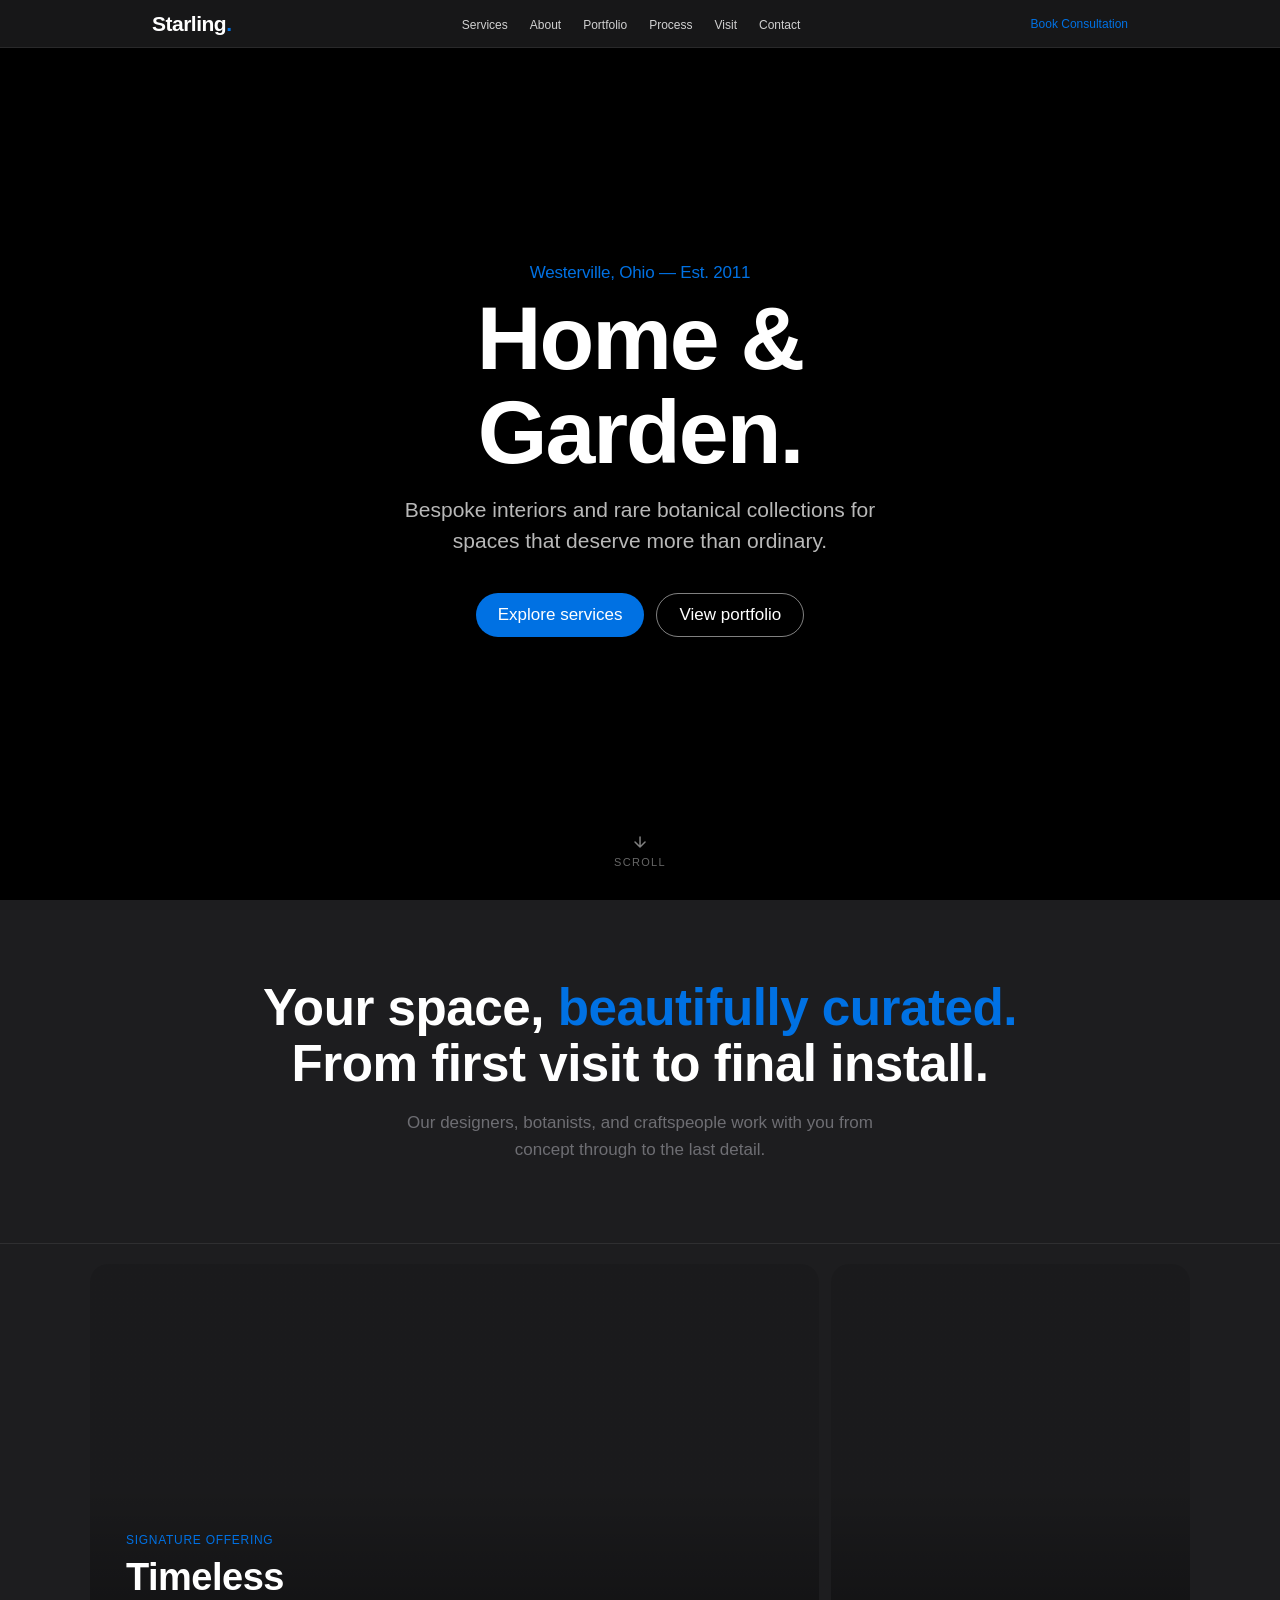
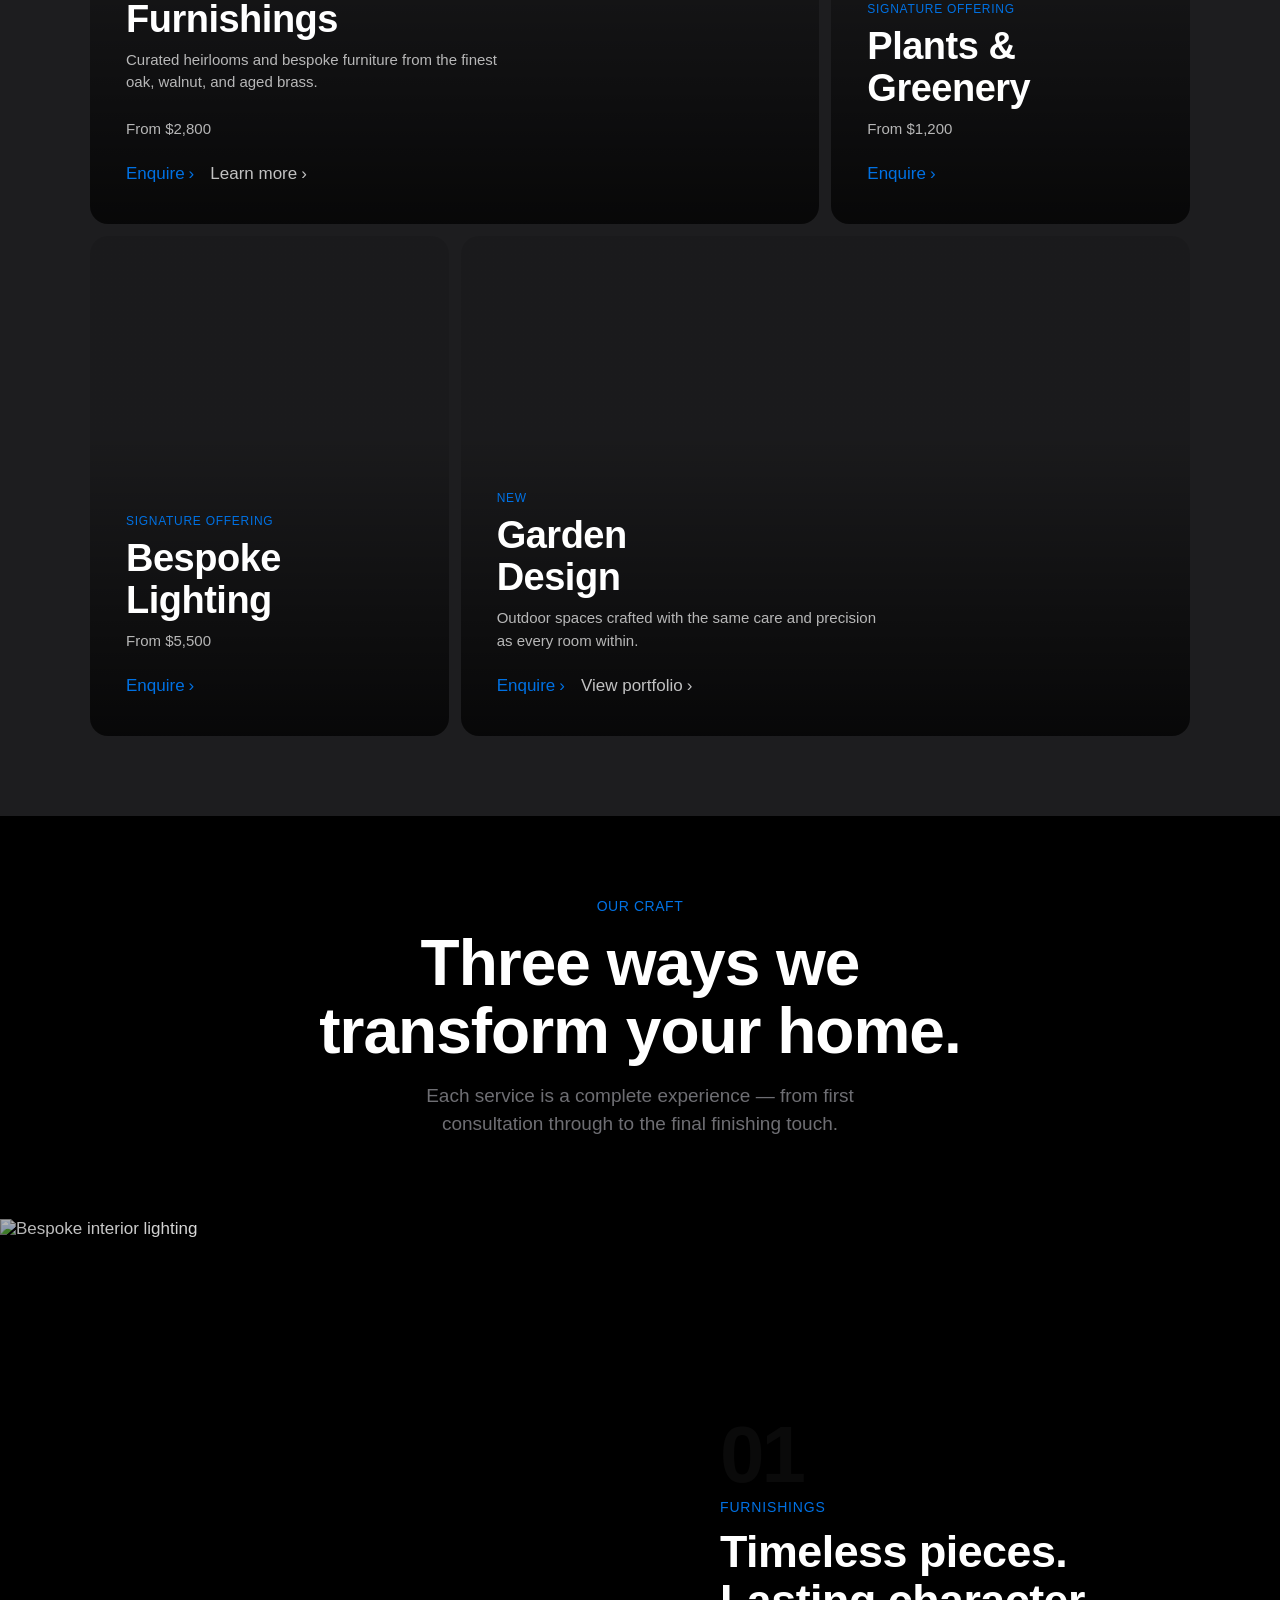
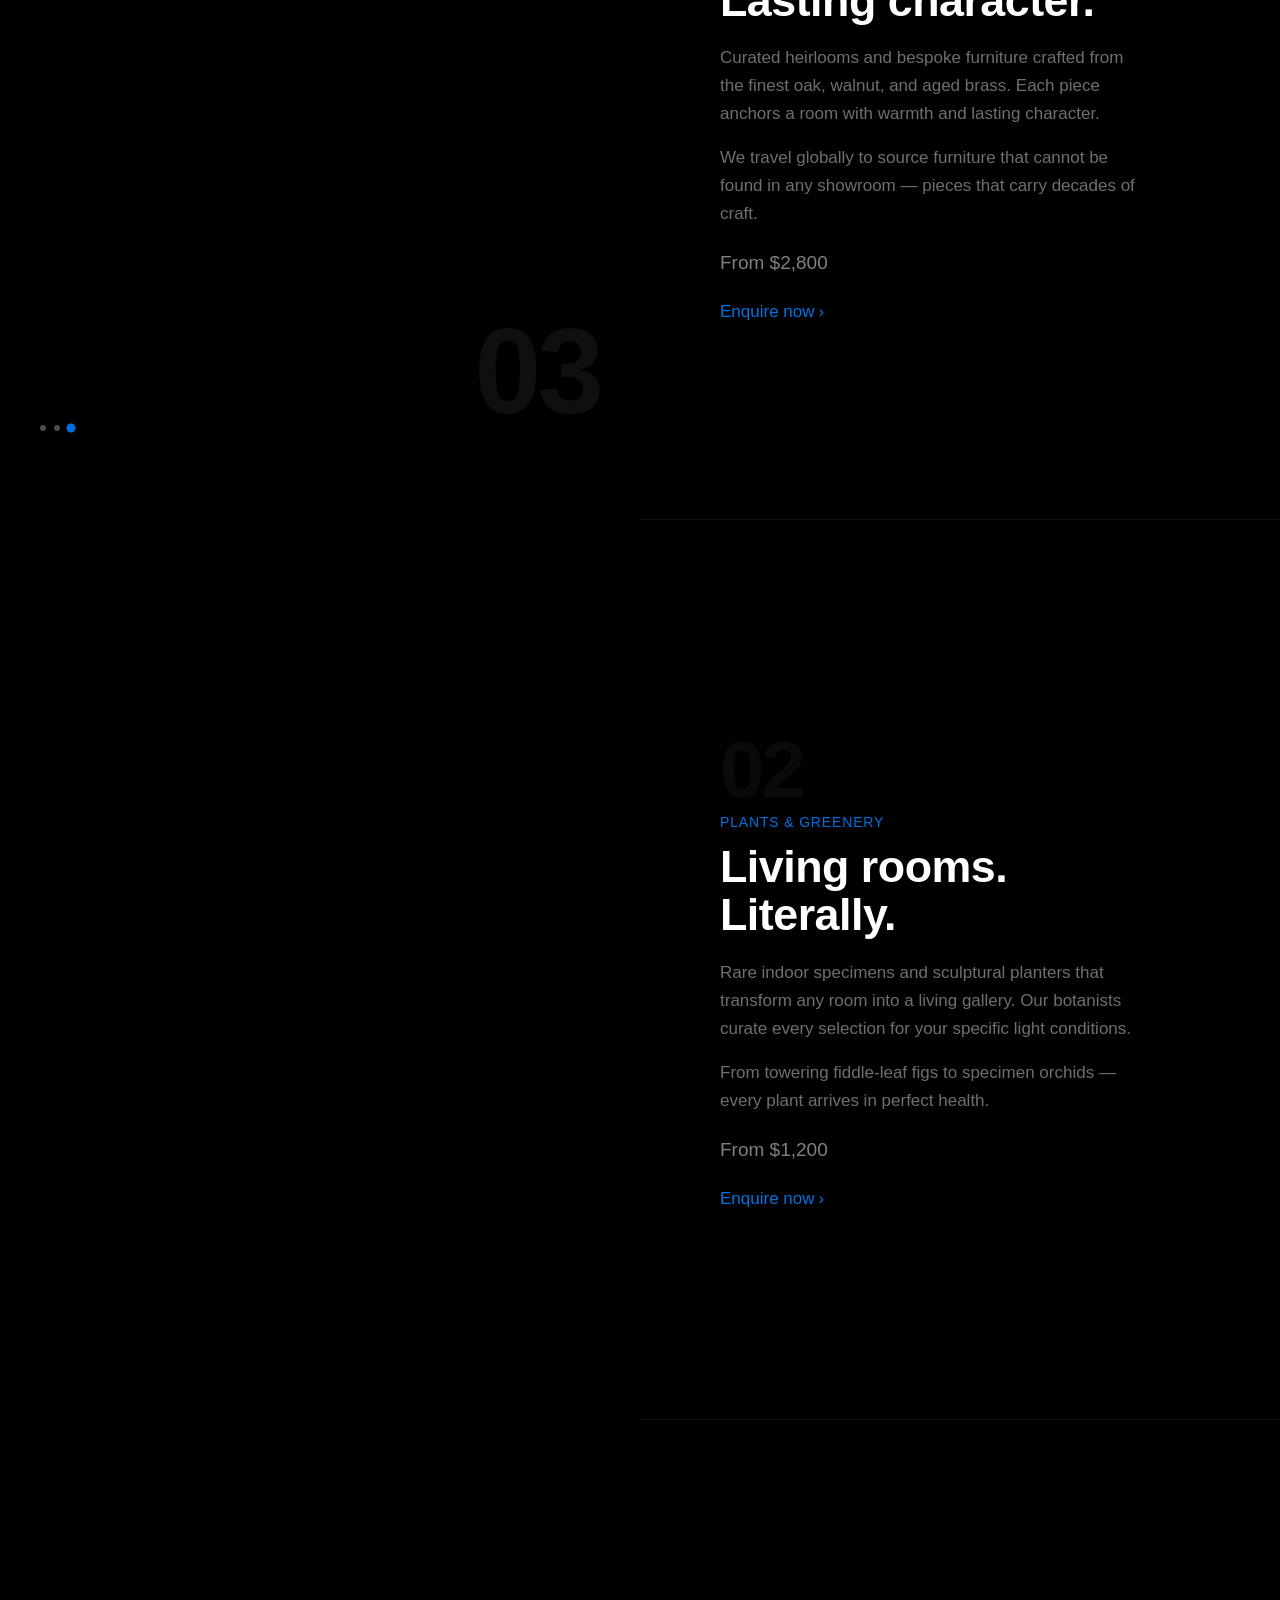
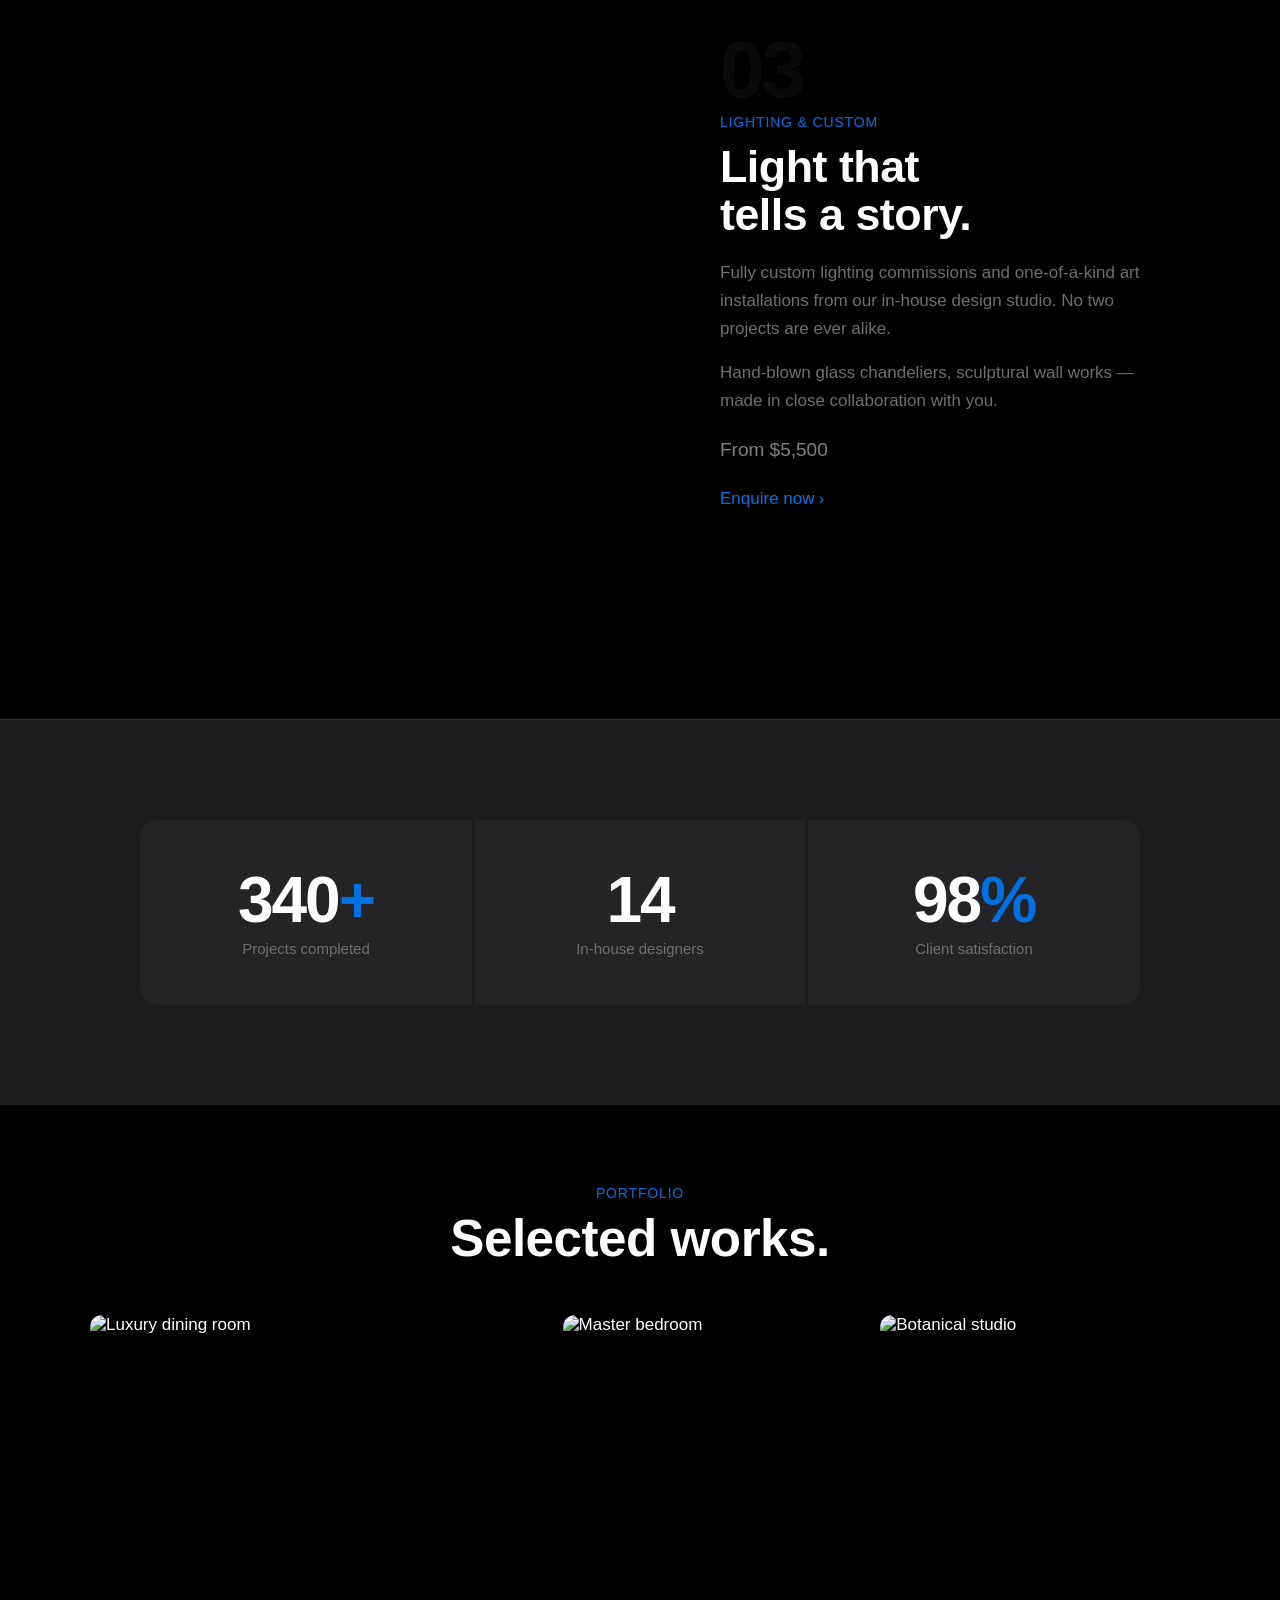
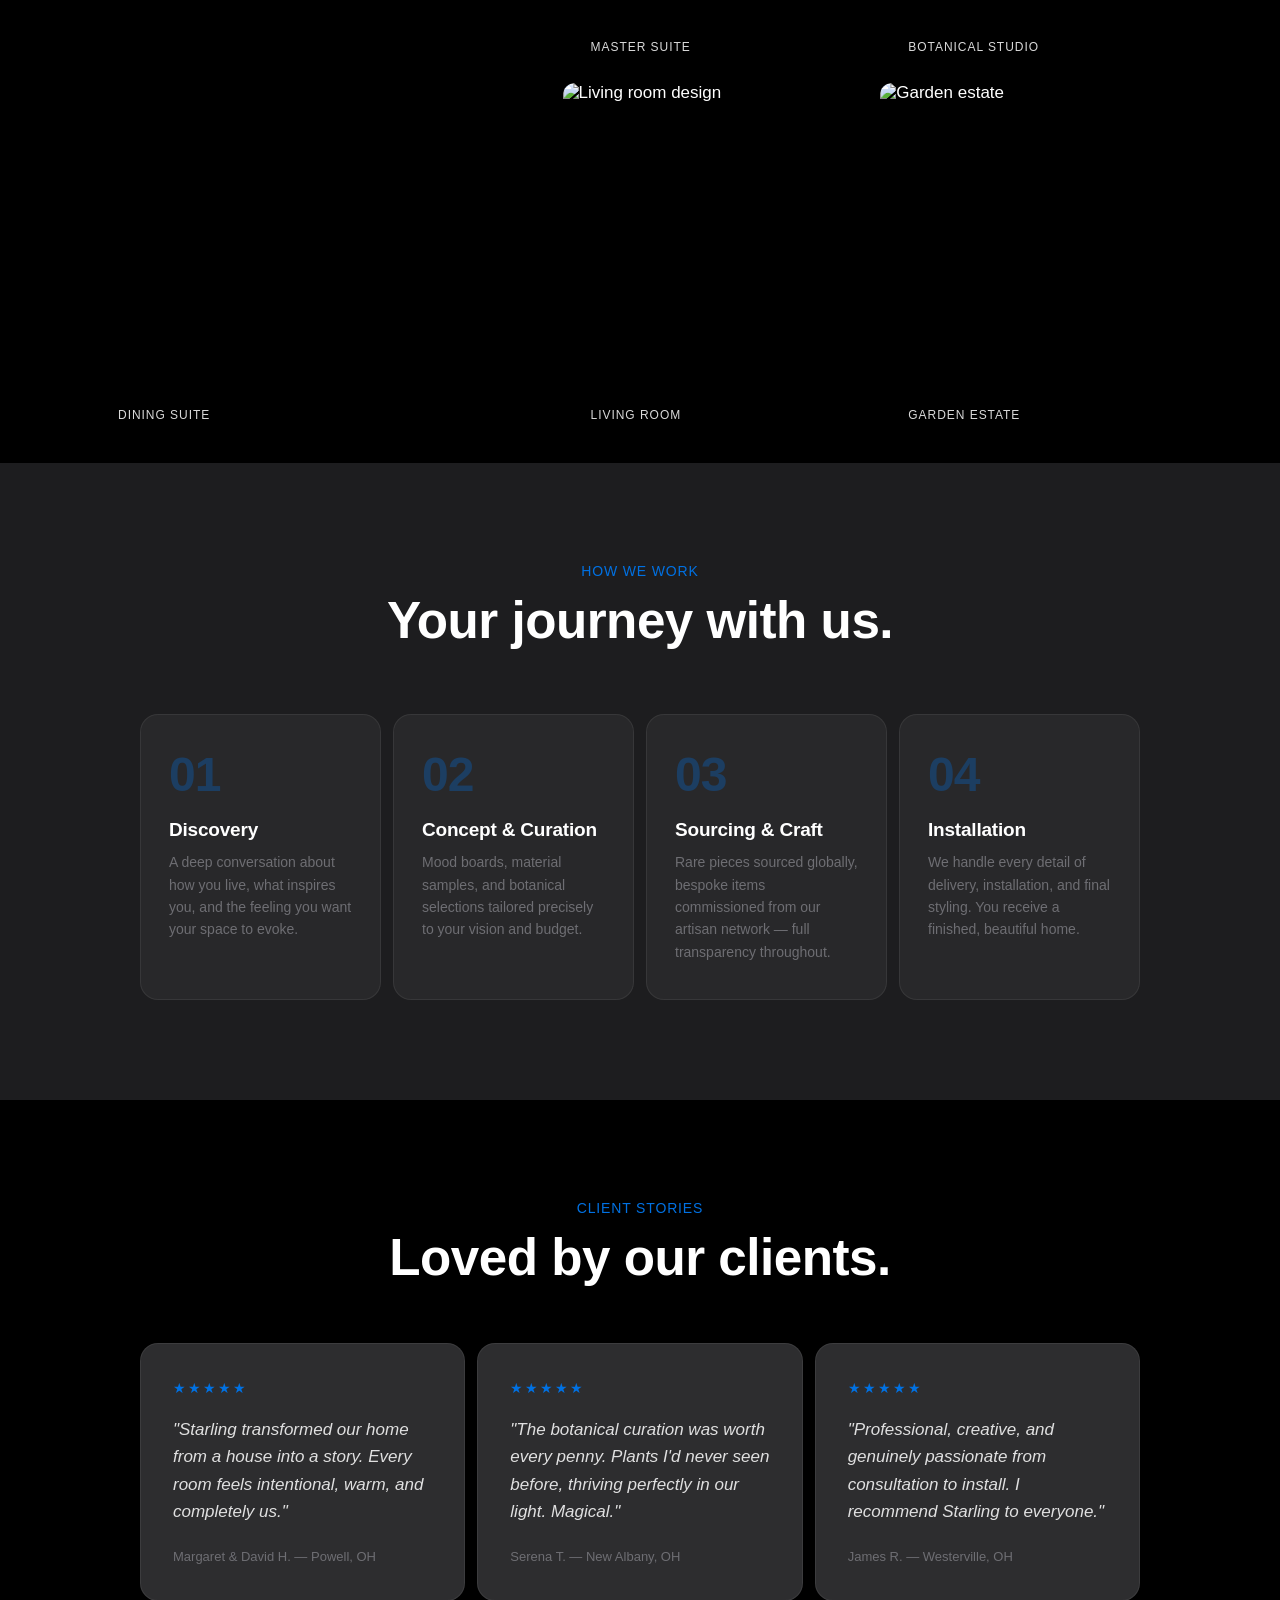
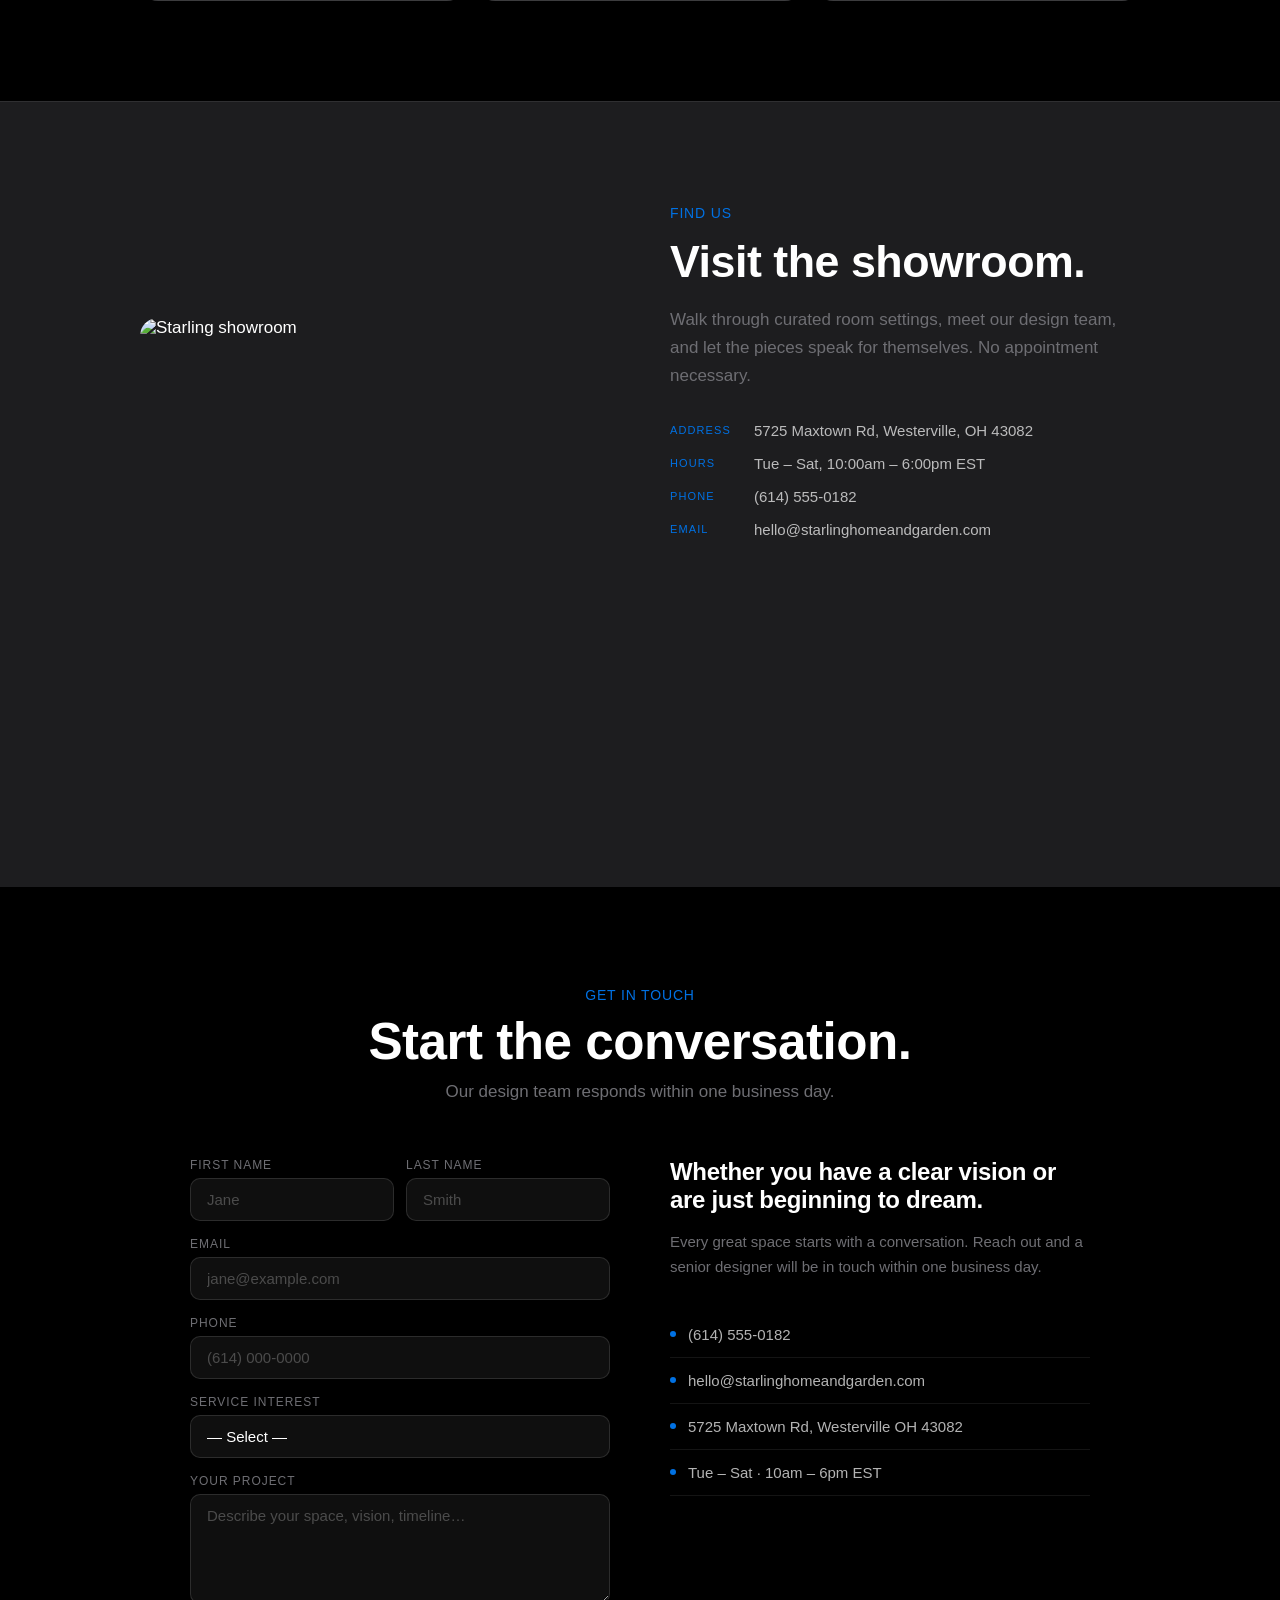
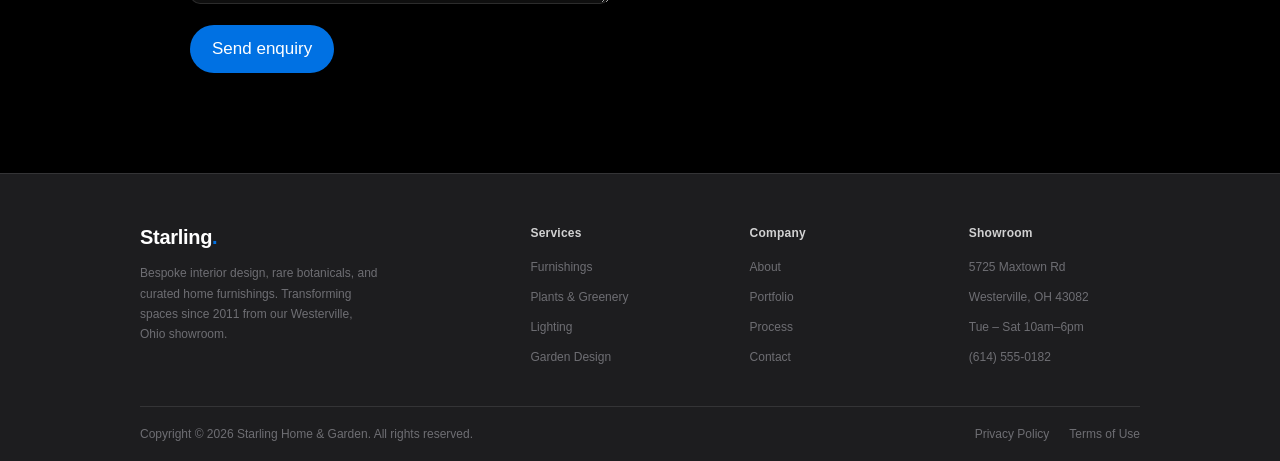
==== index.html @ fa821b76 "index.htm" ====
<!DOCTYPE html>
<html lang="en">
<head>
  <meta charset="UTF-8" />
  <meta name="viewport" content="width=device-width, initial-scale=1.0" />
  <title>Starling Home & Garden</title>
  <style>
    /* ─── RESET ─── */
    *, *::before, *::after { box-sizing: border-box; margin: 0; padding: 0; }
    img { display: block; }

    :root {
      --black:   #000000;
      --white:   #ffffff;
      --bg:      #f5f5f7;
      --mid:     #6e6e73;
      --light:   #d2d2d7;
      --blue:    #0071e3;
      --blue-h:  #0077ed;
      --dark-bg: #1d1d1f;
      --dark2:   #2d2d2f;
    }

    html { scroll-behavior: smooth; font-size: 17px; }

    body {
      font-family: -apple-system, BlinkMacSystemFont, "SF Pro Display",
                   "SF Pro Text", "Helvetica Neue", Arial, sans-serif;
      background: var(--black);
      color: var(--white);
      overflow-x: hidden;
      -webkit-font-smoothing: antialiased;
    }

    /* ─── PROGRESS ─── */
    #prog { position: fixed; top: 0; left: 0; height: 2px; width: 0%; background: var(--blue); z-index: 9999; transition: width .1s linear; }

    /* ══════════════════════════
       NAV — Apple sticky blur
       ══════════════════════════ */
    nav {
      position: fixed; top: 0; left: 0; right: 0; z-index: 1000;
      height: 48px;
      display: flex; align-items: center; justify-content: center;
      background: rgba(29,29,31,.8);
      backdrop-filter: saturate(180%) blur(20px);
      -webkit-backdrop-filter: saturate(180%) blur(20px);
      border-bottom: 1px solid rgba(255,255,255,.08);
    }
    .nav-inner {
      width: 100%; max-width: 1024px;
      padding: 0 24px;
      display: flex; align-items: center; justify-content: space-between;
    }
    .nav-logo {
      font-size: 21px; font-weight: 600;
      letter-spacing: -.5px;
      color: var(--white);
      text-decoration: none;
    }
    .nav-logo span { color: var(--blue); }
    .nav-links {
      display: flex; gap: 0; list-style: none;
    }
    .nav-links a {
      font-size: 12px; font-weight: 400;
      color: rgba(255,255,255,.8);
      text-decoration: none;
      padding: 0 11px;
      letter-spacing: 0;
      transition: color .2s;
    }
    .nav-links a:hover { color: #fff; }
    .nav-cta {
      font-size: 12px; font-weight: 400;
      color: var(--blue);
      text-decoration: none;
      transition: color .2s;
    }
    .nav-cta:hover { color: var(--blue-h); text-decoration: underline; }
    .nav-toggle { display: none; cursor: pointer; color: rgba(255,255,255,.8); font-size: 18px; }

    /* ══════════════════════════
       HERO — dark cinematic
       ══════════════════════════ */
    .hero {
      position: relative;
      height: 100vh; min-height: 680px;
      display: flex; flex-direction: column;
      align-items: center; justify-content: center;
      text-align: center;
      overflow: hidden;
      background: #000;
    }
    .hero-bg {
      position: absolute; inset: 0;
      background-image: url('https://images.unsplash.com/photo-1618221195710-dd6b41faaea6?w=1800&auto=format&fit=crop&q=80');
      background-size: cover; background-position: center;
      opacity: .45;
      transform: scale(1.05);
      will-change: transform;
    }
    .hero-grad {
      position: absolute; inset: 0;
      background: linear-gradient(to bottom,
        rgba(0,0,0,.1) 0%,
        rgba(0,0,0,.3) 60%,
        rgba(0,0,0,.9) 100%);
    }
    .hero-content { position: relative; z-index: 2; padding: 0 24px; }
    .hero-eyebrow {
      font-size: 17px; font-weight: 400;
      color: var(--blue);
      letter-spacing: -.2px;
      margin-bottom: 8px;
      opacity: 0; transform: translateY(20px);
      animation: fadeUp .8s .2s forwards;
    }
    .hero-title {
      font-size: clamp(48px, 7vw, 96px);
      font-weight: 700;
      line-height: 1.05;
      letter-spacing: -2px;
      color: #fff;
      margin-bottom: 16px;
      opacity: 0; transform: translateY(20px);
      animation: fadeUp .8s .35s forwards;
    }
    .hero-sub {
      font-size: clamp(17px, 2vw, 21px);
      font-weight: 400;
      color: rgba(255,255,255,.72);
      max-width: 500px; margin: 0 auto 36px;
      line-height: 1.47;
      opacity: 0; transform: translateY(20px);
      animation: fadeUp .8s .5s forwards;
    }
    .hero-btns {
      display: flex; gap: 12px; justify-content: center; flex-wrap: wrap;
      opacity: 0; transform: translateY(20px);
      animation: fadeUp .8s .65s forwards;
    }
    .btn-apple-blue {
      display: inline-block;
      padding: 12px 22px;
      background: var(--blue);
      color: #fff; font-size: 17px; font-weight: 400;
      text-decoration: none; border-radius: 980px;
      transition: background .2s;
    }
    .btn-apple-blue:hover { background: var(--blue-h); }
    .btn-apple-ghost {
      display: inline-block;
      padding: 11px 22px;
      background: transparent;
      border: 1px solid rgba(255,255,255,.5);
      color: #fff; font-size: 17px; font-weight: 400;
      text-decoration: none; border-radius: 980px;
      transition: border-color .2s;
    }
    .btn-apple-ghost:hover { border-color: #fff; }

    /* scroll cue */
    .scroll-cue {
      position: absolute; bottom: 32px; left: 50%;
      transform: translateX(-50%);
      z-index: 2; display: flex; flex-direction: column; align-items: center; gap: 6px;
      color: rgba(255,255,255,.4); font-size: 11px; letter-spacing: .12em; text-transform: uppercase;
      animation: bounce 2s 2s infinite;
    }
    .scroll-cue svg { opacity: .5; }
    @keyframes bounce { 0%,100%{transform:translateX(-50%) translateY(0)} 50%{transform:translateX(-50%) translateY(6px)} }
    @keyframes fadeUp { to { opacity:1; transform:translateY(0); } }

    /* ══════════════════════════
       TAGLINE BAND
       ══════════════════════════ */
    .tagline-band {
      background: var(--dark-bg);
      padding: 80px 24px;
      text-align: center;
      border-bottom: 1px solid rgba(255,255,255,.08);
    }
    .tagline-band h2 {
      font-size: clamp(28px, 4vw, 52px);
      font-weight: 600;
      letter-spacing: -.5px;
      line-height: 1.1;
      max-width: 780px; margin: 0 auto 16px;
    }
    .tagline-band h2 span { color: var(--blue); }
    .tagline-band p {
      font-size: 17px; color: var(--mid);
      max-width: 520px; margin: 0 auto;
      line-height: 1.6;
    }

    /* ══════════════════════════
       PRODUCT CARDS (Apple grid)
       ══════════════════════════ */
    .products {
      background: var(--dark-bg);
      padding: 20px 20px 80px;
    }
    .products-grid {
      max-width: 1100px; margin: 0 auto;
      display: grid;
      grid-template-columns: repeat(3, 1fr);
      gap: 12px;
    }

    /* big card spans 2 cols */
    .p-card {
      border-radius: 18px;
      overflow: hidden;
      position: relative;
      min-height: 500px;
      display: flex; flex-direction: column; justify-content: flex-end;
      padding: 40px 36px;
      cursor: pointer;
    }
    .p-card:nth-child(1) { grid-column: 1 / 3; min-height: 560px; }
    .p-card:nth-child(4) { grid-column: 2 / 4; min-height: 460px; }

    .p-card-bg {
      position: absolute; inset: 0;
      background-size: cover; background-position: center;
      transition: transform .7s ease;
    }
    .p-card:hover .p-card-bg { transform: scale(1.04); }

    .p-card-overlay {
      position: absolute; inset: 0;
      background: linear-gradient(to top, rgba(0,0,0,.75) 0%, rgba(0,0,0,.1) 60%);
    }

    /* light variant */
    .p-card.light .p-card-overlay {
      background: linear-gradient(to top, rgba(0,0,0,.55) 0%, rgba(0,0,0,.05) 60%);
    }

    .p-card-content { position: relative; z-index: 2; }
    .p-card-tag {
      display: inline-block;
      font-size: 12px; letter-spacing: .06em; text-transform: uppercase;
      color: var(--blue);
      margin-bottom: 10px;
    }
    .p-card h3 {
      font-size: clamp(24px, 3vw, 38px);
      font-weight: 600; letter-spacing: -.5px; line-height: 1.1;
      color: #fff; margin-bottom: 8px;
    }
    .p-card p {
      font-size: 15px; color: rgba(255,255,255,.7);
      max-width: 380px; line-height: 1.5; margin-bottom: 24px;
    }
    .p-card-price {
      font-size: 15px; color: rgba(255,255,255,.55);
      margin-bottom: 20px;
    }
    .p-card-links { display: flex; gap: 16px; align-items: center; flex-wrap: wrap; }
    .link-blue {
      font-size: 17px; color: var(--blue);
      text-decoration: none;
      display: inline-flex; align-items: center; gap: 4px;
    }
    .link-blue::after { content: ' ›'; }
    .link-blue:hover { text-decoration: underline; }
    .link-white {
      font-size: 17px; color: rgba(255,255,255,.75);
      text-decoration: none;
      display: inline-flex; align-items: center; gap: 4px;
    }
    .link-white::after { content: ' ›'; }
    .link-white:hover { color: #fff; }

    /* ══════════════════════════
       SCROLLYTELLING (Apple-style sticky)
       ══════════════════════════ */
    .story-wrap {
      background: #000;
      padding: 80px 0 0;
    }
    .story-header {
      text-align: center; padding: 0 24px 80px;
    }
    .story-header .eyebrow { font-size: 14px; color: var(--blue); letter-spacing: .04em; text-transform: uppercase; margin-bottom: 12px; }
    .story-header h2 { font-size: clamp(32px,5vw,64px); font-weight: 700; letter-spacing: -1px; line-height: 1.07; margin-bottom: 16px; }
    .story-header p  { font-size: 19px; color: var(--mid); max-width: 500px; margin: 0 auto; line-height: 1.5; }

    .story {
      display: grid;
      grid-template-columns: 1fr 1fr;
      max-width: 100%;
    }

    /* sticky image */
    .story-visuals {
      position: sticky; top: 48px;
      height: calc(100vh - 48px);
      overflow: hidden;
      align-self: start;
    }
    .story-slide {
      position: absolute; inset: 0;
      opacity: 0; transition: opacity .7s ease;
    }
    .story-slide.active { opacity: 1; }
    .story-slide img {
      width: 100%; height: 100%;
      object-fit: cover; object-position: center;
    }
    .slide-overlay {
      position: absolute; inset: 0;
      background: linear-gradient(to right, rgba(0,0,0,.3) 0%, transparent 60%);
    }
    .slide-num {
      position: absolute; bottom: 40px; right: 40px; z-index: 5;
      font-size: 120px; font-weight: 700; letter-spacing: -4px;
      color: rgba(255,255,255,.06); line-height: 1;
      pointer-events: none;
    }
    .story-dots {
      position: absolute; bottom: 40px; left: 40px; z-index: 10;
      display: flex; gap: 8px;
    }
    .story-dot {
      width: 6px; height: 6px; border-radius: 50%;
      background: rgba(255,255,255,.3);
      transition: background .3s, transform .3s;
    }
    .story-dot.active { background: var(--blue); transform: scale(1.5); }

    /* scrolling text panels */
    .story-panels { padding: 0; }
    .story-panel {
      min-height: 100vh;
      padding: 100px 80px;
      display: flex; flex-direction: column; justify-content: center;
      border-top: 1px solid rgba(255,255,255,.06);
      opacity: .25; transform: translateY(32px);
      transition: opacity .6s ease, transform .6s ease;
    }
    .story-panel.in-view { opacity: 1; transform: translateY(0); }
    .story-panel:first-child { border-top: none; }
    .panel-num {
      font-size: 80px; font-weight: 700;
      color: rgba(255,255,255,.04); letter-spacing: -3px; line-height: 1;
      margin-bottom: 4px;
    }
    .story-panel .eyebrow { font-size: 14px; color: var(--blue); text-transform: uppercase; letter-spacing: .06em; margin-bottom: 12px; }
    .story-panel h3 { font-size: clamp(28px,3.5vw,48px); font-weight: 700; letter-spacing: -.5px; line-height: 1.08; color: #fff; margin-bottom: 20px; }
    .story-panel p  { font-size: 17px; color: var(--mid); line-height: 1.65; margin-bottom: 16px; max-width: 420px; }
    .panel-from { font-size: 19px; color: rgba(255,255,255,.5); margin: 8px 0 28px; }

    /* ══════════════════════════
       STATS — Apple numbers
       ══════════════════════════ */
    .stats {
      background: var(--dark-bg);
      padding: 100px 24px;
      border-top: 1px solid rgba(255,255,255,.08);
    }
    .stats-inner {
      max-width: 1000px; margin: 0 auto;
      display: grid; grid-template-columns: repeat(3,1fr);
      gap: 2px;
    }
    .stat-item {
      text-align: center; padding: 48px 32px;
      background: rgba(255,255,255,.03);
      border-radius: 0;
    }
    .stat-item:first-child { border-radius: 18px 0 0 18px; }
    .stat-item:last-child  { border-radius: 0 18px 18px 0; }
    .stat-num  { font-size: 64px; font-weight: 700; letter-spacing: -2px; color: #fff; line-height: 1; }
    .stat-num span { color: var(--blue); }
    .stat-label { font-size: 15px; color: var(--mid); margin-top: 8px; }

    /* ══════════════════════════
       GALLERY — Apple fullbleed grid
       ══════════════════════════ */
    .gallery { background: #000; padding: 80px 20px 20px; }
    .gallery-header { text-align: center; margin-bottom: 48px; padding: 0 24px; }
    .gallery-header .eyebrow { font-size: 14px; color: var(--blue); text-transform: uppercase; letter-spacing: .06em; margin-bottom: 10px; }
    .gallery-header h2 { font-size: clamp(28px,4vw,52px); font-weight: 700; letter-spacing: -.5px; line-height: 1.1; }

    .gallery-grid {
      max-width: 1100px; margin: 0 auto;
      display: grid;
      grid-template-columns: 1.5fr 1fr 1fr;
      grid-template-rows: 360px 360px;
      gap: 8px;
    }
    .g-cell {
      position: relative; overflow: hidden;
      border-radius: 12px;
    }
    .g-cell:first-child { grid-row: 1 / 3; }
    .g-cell img {
      width: 100%; height: 100%;
      object-fit: cover; object-position: center;
      transition: transform .7s ease;
    }
    .g-cell:hover img { transform: scale(1.05); }
    .g-label {
      position: absolute; bottom: 16px; left: 16px; z-index: 5;
      font-size: 12px; letter-spacing: .08em; text-transform: uppercase;
      color: rgba(255,255,255,.85);
      background: rgba(0,0,0,.5);
      padding: 5px 12px; border-radius: 980px;
      backdrop-filter: blur(8px);
    }

    /* ══════════════════════════
       PROCESS — dark cards
       ══════════════════════════ */
    .process { background: var(--dark-bg); padding: 100px 24px; }
    .process-inner { max-width: 1000px; margin: 0 auto; }
    .process-header { text-align: center; margin-bottom: 64px; }
    .process-header .eyebrow { font-size: 14px; color: var(--blue); text-transform: uppercase; letter-spacing: .06em; margin-bottom: 12px; }
    .process-header h2 { font-size: clamp(28px,4vw,52px); font-weight: 700; letter-spacing: -.5px; }
    .process-grid { display: grid; grid-template-columns: repeat(4,1fr); gap: 12px; }
    .p-step {
      background: rgba(255,255,255,.05);
      border-radius: 18px; padding: 36px 28px;
      border: 1px solid rgba(255,255,255,.07);
      transition: background .3s;
    }
    .p-step:hover { background: rgba(255,255,255,.08); }
    .p-step-num { font-size: 48px; font-weight: 700; color: var(--blue); letter-spacing: -1px; line-height: 1; margin-bottom: 20px; opacity: .3; }
    .p-step h4 { font-size: 19px; font-weight: 600; color: #fff; margin-bottom: 10px; letter-spacing: -.2px; }
    .p-step p  { font-size: 14px; color: var(--mid); line-height: 1.6; }

    /* ══════════════════════════
       TESTIMONIALS
       ══════════════════════════ */
    .testimonials { background: #000; padding: 100px 24px; }
    .test-inner { max-width: 1000px; margin: 0 auto; }
    .test-header { text-align: center; margin-bottom: 56px; }
    .test-header .eyebrow { font-size: 14px; color: var(--blue); text-transform: uppercase; letter-spacing: .06em; margin-bottom: 12px; }
    .test-header h2 { font-size: clamp(28px,4vw,52px); font-weight: 700; letter-spacing: -.5px; }
    .test-grid { display: grid; grid-template-columns: repeat(3,1fr); gap: 12px; }
    .t-card {
      background: var(--dark2);
      border-radius: 18px; padding: 36px 32px;
      border: 1px solid rgba(255,255,255,.07);
    }
    .t-stars { color: var(--blue); font-size: 14px; letter-spacing: 2px; margin-bottom: 20px; }
    .t-card blockquote { font-size: 17px; color: rgba(255,255,255,.85); line-height: 1.6; margin-bottom: 24px; font-style: italic; }
    .t-author { font-size: 13px; color: var(--mid); }

    /* ══════════════════════════
       VISIT — Apple Store style
       ══════════════════════════ */
    .visit { background: var(--dark-bg); padding: 100px 24px; border-top: 1px solid rgba(255,255,255,.08); }
    .visit-inner { max-width: 1000px; margin: 0 auto; display: grid; grid-template-columns: 1fr 1fr; gap: 60px; align-items: center; }
    .visit-img-wrap { border-radius: 18px; overflow: hidden; aspect-ratio: 4/3; }
    .visit-img-wrap img { width: 100%; height: 100%; object-fit: cover; object-position: center; }
    .visit-text .eyebrow { font-size: 14px; color: var(--blue); text-transform: uppercase; letter-spacing: .06em; margin-bottom: 12px; }
    .visit-text h2 { font-size: clamp(28px,3.5vw,48px); font-weight: 700; letter-spacing: -.5px; line-height: 1.1; margin-bottom: 20px; }
    .visit-text p  { font-size: 17px; color: var(--mid); line-height: 1.65; margin-bottom: 32px; }
    .visit-row { display: flex; gap: 12px; align-items: flex-start; margin-bottom: 16px; font-size: 15px; color: rgba(255,255,255,.7); }
    .visit-row .lbl { font-size: 11px; letter-spacing: .1em; text-transform: uppercase; color: var(--blue); min-width: 72px; padding-top: 2px; }
    .visit-map { margin-top: 28px; width: 100%; height: 200px; border: 0; border-radius: 12px; filter: grayscale(20%) invert(90%) hue-rotate(180deg); opacity: .75; }

    /* ══════════════════════════
       CONTACT — dark form
       ══════════════════════════ */
    .contact { background: #000; padding: 100px 24px; }
    .contact-inner { max-width: 900px; margin: 0 auto; }
    .contact-header { text-align: center; margin-bottom: 56px; }
    .contact-header .eyebrow { font-size: 14px; color: var(--blue); text-transform: uppercase; letter-spacing: .06em; margin-bottom: 12px; }
    .contact-header h2 { font-size: clamp(28px,4vw,52px); font-weight: 700; letter-spacing: -.5px; line-height: 1.07; margin-bottom: 12px; }
    .contact-header p  { font-size: 17px; color: var(--mid); }

    .contact-grid { display: grid; grid-template-columns: 1fr 1fr; gap: 60px; }
    .c-form { display: flex; flex-direction: column; gap: 16px; }
    .form-row { display: grid; grid-template-columns: 1fr 1fr; gap: 12px; }
    .c-field label { display: block; font-size: 12px; text-transform: uppercase; letter-spacing: .08em; color: var(--mid); margin-bottom: 6px; }
    .c-field input,
    .c-field textarea,
    .c-field select {
      width: 100%;
      background: rgba(255,255,255,.06);
      border: 1px solid rgba(255,255,255,.12);
      border-radius: 10px;
      padding: 12px 16px;
      font-size: 15px; color: #fff;
      font-family: inherit;
      outline: none;
      transition: border-color .2s, background .2s;
      appearance: none;
    }
    .c-field input::placeholder,
    .c-field textarea::placeholder { color: rgba(255,255,255,.25); }
    .c-field input:focus,
    .c-field textarea:focus,
    .c-field select:focus { border-color: var(--blue); background: rgba(255,255,255,.09); }
    .c-field textarea { min-height: 110px; resize: vertical; }
    .c-field select option { background: #1d1d1f; color: #fff; }
    .c-submit {
      padding: 14px 22px;
      background: var(--blue); color: #fff;
      font-size: 17px; font-family: inherit;
      border: none; border-radius: 980px; cursor: pointer;
      transition: background .2s; align-self: flex-start;
    }
    .c-submit:hover { background: var(--blue-h); }
    .contact-aside h3 { font-size: 24px; font-weight: 600; letter-spacing: -.3px; color: #fff; margin-bottom: 16px; }
    .contact-aside p  { font-size: 15px; color: var(--mid); line-height: 1.65; margin-bottom: 32px; }
    .c-line { display: flex; gap: 12px; align-items: center; padding: 14px 0; border-bottom: 1px solid rgba(255,255,255,.08); font-size: 15px; color: rgba(255,255,255,.7); }
    .c-line .dot { width: 6px; height: 6px; border-radius: 50%; background: var(--blue); flex-shrink: 0; }

    /* ══════════════════════════
       FOOTER — Apple footer
       ══════════════════════════ */
    footer {
      background: var(--dark-bg);
      border-top: 1px solid rgba(255,255,255,.1);
      padding: 0 24px;
    }
    .footer-top {
      max-width: 1000px; margin: 0 auto;
      display: grid; grid-template-columns: 2fr 1fr 1fr 1fr;
      gap: 48px;
      padding: 52px 0 40px;
      border-bottom: 1px solid rgba(255,255,255,.1);
    }
    .f-brand .logo { font-size: 20px; font-weight: 600; color: #fff; margin-bottom: 14px; display: block; letter-spacing: -.3px; }
    .f-brand .logo span { color: var(--blue); }
    .f-brand p { font-size: 12px; color: var(--mid); line-height: 1.7; max-width: 240px; }
    .f-col h5 { font-size: 12px; font-weight: 600; color: rgba(255,255,255,.8); margin-bottom: 16px; letter-spacing: .02em; }
    .f-col ul { list-style: none; display: flex; flex-direction: column; gap: 10px; }
    .f-col ul a { font-size: 12px; color: var(--mid); text-decoration: none; transition: color .2s; }
    .f-col ul a:hover { color: rgba(255,255,255,.85); }
    .footer-bottom {
      max-width: 1000px; margin: 0 auto;
      display: flex; justify-content: space-between; align-items: center;
      padding: 20px 0;
      font-size: 12px; color: var(--mid);
    }
    .footer-bottom a { color: var(--mid); text-decoration: none; }
    .footer-bottom a:hover { color: rgba(255,255,255,.6); }
    .footer-links { display: flex; gap: 20px; }

    /* ══════════════════════════
       RESPONSIVE
       ══════════════════════════ */
    @media (max-width: 960px) {
      .nav-links, .nav-cta { display: none; }
      .nav-toggle { display: block; }
      .nav-inner { position: relative; }
      .products-grid { grid-template-columns: 1fr; }
      .p-card:nth-child(1),
      .p-card:nth-child(4) { grid-column: auto; }
      .story { grid-template-columns: 1fr; }
      .story-visuals { position: relative; top: auto; height: 70vw; max-height: 460px; }
      .story-panel { min-height: auto; padding: 64px 24px; opacity: 1; transform: none; }
      .stats-inner { grid-template-columns: 1fr; }
      .stat-item:first-child { border-radius: 18px 18px 0 0; }
      .stat-item:last-child  { border-radius: 0 0 18px 18px; }
      .gallery-grid { grid-template-columns: 1fr 1fr; grid-template-rows: repeat(3, 260px); }
      .g-cell:first-child { grid-row: auto; }
      .process-grid { grid-template-columns: 1fr 1fr; }
      .test-grid { grid-template-columns: 1fr; }
      .visit-inner { grid-template-columns: 1fr; }
      .contact-grid { grid-template-columns: 1fr; }
      .footer-top { grid-template-columns: 1fr 1fr; }
      .form-row { grid-template-columns: 1fr; }
    }
  </style>
</head>
<body>

<div id="prog"></div>

<!-- ══ NAV ══ -->
<nav id="navbar">
  <div class="nav-inner">
    <a href="#" class="nav-logo">Starling<span>.</span></a>
    <ul class="nav-links">
      <li><a href="#services">Services</a></li>
      <li><a href="#about">About</a></li>
      <li><a href="#gallery">Portfolio</a></li>
      <li><a href="#process">Process</a></li>
      <li><a href="#visit">Visit</a></li>
      <li><a href="#contact">Contact</a></li>
    </ul>
    <a href="#contact" class="nav-cta">Book Consultation</a>
    <div class="nav-toggle" id="menuToggle">☰</div>
  </div>
</nav>

<!-- mobile nav -->
<div id="mobileNav" style="display:none;position:fixed;top:48px;left:0;right:0;z-index:999;background:rgba(0,0,0,.95);backdrop-filter:blur(20px);padding:24px;border-bottom:1px solid rgba(255,255,255,.1);">
  <ul style="list-style:none;display:flex;flex-direction:column;gap:0;">
    <li><a href="#services" style="display:block;padding:14px 0;font-size:17px;color:rgba(255,255,255,.85);text-decoration:none;border-bottom:1px solid rgba(255,255,255,.08);">Services</a></li>
    <li><a href="#about"    style="display:block;padding:14px 0;font-size:17px;color:rgba(255,255,255,.85);text-decoration:none;border-bottom:1px solid rgba(255,255,255,.08);">About</a></li>
    <li><a href="#gallery"  style="display:block;padding:14px 0;font-size:17px;color:rgba(255,255,255,.85);text-decoration:none;border-bottom:1px solid rgba(255,255,255,.08);">Portfolio</a></li>
    <li><a href="#process"  style="display:block;padding:14px 0;font-size:17px;color:rgba(255,255,255,.85);text-decoration:none;border-bottom:1px solid rgba(255,255,255,.08);">Process</a></li>
    <li><a href="#visit"    style="display:block;padding:14px 0;font-size:17px;color:rgba(255,255,255,.85);text-decoration:none;border-bottom:1px solid rgba(255,255,255,.08);">Visit</a></li>
    <li><a href="#contact"  style="display:block;padding:14px 0;font-size:17px;color:var(--blue);text-decoration:none;">Book Consultation</a></li>
  </ul>
</div>


<!-- ══ HERO ══ -->
<section class="hero" id="home">
  <div class="hero-bg" id="heroBg"></div>
  <div class="hero-grad"></div>
  <div class="hero-content">
    <p class="hero-eyebrow">Westerville, Ohio — Est. 2011</p>
    <h1 class="hero-title">Home &<br>Garden.</h1>
    <p class="hero-sub">Bespoke interiors and rare botanical collections for spaces that deserve more than ordinary.</p>
    <div class="hero-btns">
      <a href="#services" class="btn-apple-blue">Explore services</a>
      <a href="#gallery"  class="btn-apple-ghost">View portfolio</a>
    </div>
  </div>
  <div class="scroll-cue">
    <svg width="16" height="16" viewBox="0 0 16 16" fill="none"><path d="M8 3v10M3 8l5 5 5-5" stroke="white" stroke-width="1.5" stroke-linecap="round" stroke-linejoin="round"/></svg>
    Scroll
  </div>
</section>


<!-- ══ TAGLINE ══ -->
<div class="tagline-band">
  <h2>Your space, <span>beautifully curated.</span><br>From first visit to final install.</h2>
  <p>Our designers, botanists, and craftspeople work with you from concept through to the last detail.</p>
</div>


<!-- ══ PRODUCT CARDS ══ -->
<section class="products" id="services">
  <div class="products-grid">

    <div class="p-card">
      <div class="p-card-bg" style="background-image:url('https://images.unsplash.com/photo-1555041469-a586c61ea9bc?w=1200&auto=format&fit=crop&q=80')"></div>
      <div class="p-card-overlay"></div>
      <div class="p-card-content">
        <span class="p-card-tag">Signature Offering</span>
        <h3>Timeless<br>Furnishings</h3>
        <p>Curated heirlooms and bespoke furniture from the finest oak, walnut, and aged brass.</p>
        <p class="p-card-price">From $2,800</p>
        <div class="p-card-links">
          <a href="#contact" class="link-blue">Enquire</a>
          <a href="#services" class="link-white">Learn more</a>
        </div>
      </div>
    </div>

    <div class="p-card">
      <div class="p-card-bg" style="background-image:url('https://images.unsplash.com/photo-1463320898484-cdee8141c787?w=800&auto=format&fit=crop&q=80')"></div>
      <div class="p-card-overlay"></div>
      <div class="p-card-content">
        <span class="p-card-tag">Signature Offering</span>
        <h3>Plants &<br>Greenery</h3>
        <p class="p-card-price">From $1,200</p>
        <div class="p-card-links">
          <a href="#contact" class="link-blue">Enquire</a>
        </div>
      </div>
    </div>

    <div class="p-card">
      <div class="p-card-bg" style="background-image:url('https://images.unsplash.com/photo-1600607687939-ce8a6c25118c?w=800&auto=format&fit=crop&q=80')"></div>
      <div class="p-card-overlay"></div>
      <div class="p-card-content">
        <span class="p-card-tag">Signature Offering</span>
        <h3>Bespoke<br>Lighting</h3>
        <p class="p-card-price">From $5,500</p>
        <div class="p-card-links">
          <a href="#contact" class="link-blue">Enquire</a>
        </div>
      </div>
    </div>

    <div class="p-card">
      <div class="p-card-bg" style="background-image:url('https://images.unsplash.com/photo-1416879595882-3373a0480b5b?w=1200&auto=format&fit=crop&q=80'); background-position: center 30%;"></div>
      <div class="p-card-overlay"></div>
      <div class="p-card-content">
        <span class="p-card-tag">New</span>
        <h3>Garden<br>Design</h3>
        <p>Outdoor spaces crafted with the same care and precision as every room within.</p>
        <div class="p-card-links">
          <a href="#contact" class="link-blue">Enquire</a>
          <a href="#gallery"  class="link-white">View portfolio</a>
        </div>
      </div>
    </div>

  </div>
</section>


<!-- ══ SCROLLYTELLING ══ -->
<div class="story-wrap">
  <div class="story-header" id="about">
    <p class="eyebrow">Our Craft</p>
    <h2>Three ways we<br>transform your home.</h2>
    <p>Each service is a complete experience — from first consultation through to the final finishing touch.</p>
  </div>

  <div class="story">
    <!-- sticky image -->
    <div class="story-visuals">
      <div class="story-slide active" data-slide="0">
        <img src="https://images.unsplash.com/photo-1555041469-a586c61ea9bc?w=1000&auto=format&fit=crop&q=85" alt="Luxury living room furnishings" />
        <div class="slide-overlay"></div>
        <div class="slide-num">01</div>
      </div>
      <div class="story-slide" data-slide="1">
        <img src="https://images.unsplash.com/photo-1463320898484-cdee8141c787?w=1000&auto=format&fit=crop&q=85" alt="Rare indoor botanical plants" />
        <div class="slide-overlay"></div>
        <div class="slide-num">02</div>
      </div>
      <div class="story-slide" data-slide="2">
        <img src="https://images.unsplash.com/photo-1600607687939-ce8a6c25118c?w=1000&auto=format&fit=crop&q=85" alt="Bespoke interior lighting" />
        <div class="slide-overlay"></div>
        <div class="slide-num">03</div>
      </div>
      <div class="story-dots" id="storyDots">
        <div class="story-dot active"></div>
        <div class="story-dot"></div>
        <div class="story-dot"></div>
      </div>
    </div>

    <!-- panels -->
    <div class="story-panels">
      <div class="story-panel" data-panel="0">
        <div class="panel-num">01</div>
        <span class="eyebrow">Furnishings</span>
        <h3>Timeless pieces.<br>Lasting character.</h3>
        <p>Curated heirlooms and bespoke furniture crafted from the finest oak, walnut, and aged brass. Each piece anchors a room with warmth and lasting character.</p>
        <p>We travel globally to source furniture that cannot be found in any showroom — pieces that carry decades of craft.</p>
        <div class="panel-from">From $2,800</div>
        <a href="#contact" class="link-blue">Enquire now</a>
      </div>
      <div class="story-panel" data-panel="1">
        <div class="panel-num">02</div>
        <span class="eyebrow">Plants & Greenery</span>
        <h3>Living rooms.<br>Literally.</h3>
        <p>Rare indoor specimens and sculptural planters that transform any room into a living gallery. Our botanists curate every selection for your specific light conditions.</p>
        <p>From towering fiddle-leaf figs to specimen orchids — every plant arrives in perfect health.</p>
        <div class="panel-from">From $1,200</div>
        <a href="#contact" class="link-blue">Enquire now</a>
      </div>
      <div class="story-panel" data-panel="2">
        <div class="panel-num">03</div>
        <span class="eyebrow">Lighting & Custom</span>
        <h3>Light that<br>tells a story.</h3>
        <p>Fully custom lighting commissions and one-of-a-kind art installations from our in-house design studio. No two projects are ever alike.</p>
        <p>Hand-blown glass chandeliers, sculptural wall works — made in close collaboration with you.</p>
        <div class="panel-from">From $5,500</div>
        <a href="#contact" class="link-blue">Enquire now</a>
      </div>
    </div>
  </div>
</div>


<!-- ══ STATS ══ -->
<section class="stats">
  <div class="stats-inner">
    <div class="stat-item">
      <div class="stat-num">340<span>+</span></div>
      <div class="stat-label">Projects completed</div>
    </div>
    <div class="stat-item">
      <div class="stat-num">14</div>
      <div class="stat-label">In-house designers</div>
    </div>
    <div class="stat-item">
      <div class="stat-num">98<span>%</span></div>
      <div class="stat-label">Client satisfaction</div>
    </div>
  </div>
</section>


<!-- ══ GALLERY ══ -->
<section class="gallery" id="gallery">
  <div class="gallery-header">
    <p class="eyebrow">Portfolio</p>
    <h2>Selected works.</h2>
  </div>
  <div class="gallery-grid">
    <div class="g-cell">
      <img src="https://images.unsplash.com/photo-1616486338812-3dadae4b4ace?w=900&auto=format&fit=crop&q=80" alt="Luxury dining room" />
      <span class="g-label">Dining Suite</span>
    </div>
    <div class="g-cell">
      <img src="https://images.unsplash.com/photo-1600210491892-03d54730d73a?w=700&auto=format&fit=crop&q=80" alt="Master bedroom" />
      <span class="g-label">Master Suite</span>
    </div>
    <div class="g-cell">
      <img src="https://images.unsplash.com/photo-1585315737423-4ceb1a0e1dd0?w=700&auto=format&fit=crop&q=80" alt="Botanical studio" />
      <span class="g-label">Botanical Studio</span>
    </div>
    <div class="g-cell">
      <img src="https://images.unsplash.com/photo-1586023492125-27b2c045efd7?w=700&auto=format&fit=crop&q=80" alt="Living room design" />
      <span class="g-label">Living Room</span>
    </div>
    <div class="g-cell">
      <img src="https://images.unsplash.com/photo-1416879595882-3373a0480b5b?w=700&auto=format&fit=crop&q=80" alt="Garden estate" />
      <span class="g-label">Garden Estate</span>
    </div>
  </div>
</section>


<!-- ══ PROCESS ══ -->
<section class="process" id="process">
  <div class="process-inner">
    <div class="process-header">
      <p class="eyebrow">How we work</p>
      <h2>Your journey with us.</h2>
    </div>
    <div class="process-grid">
      <div class="p-step"><div class="p-step-num">01</div><h4>Discovery</h4><p>A deep conversation about how you live, what inspires you, and the feeling you want your space to evoke.</p></div>
      <div class="p-step"><div class="p-step-num">02</div><h4>Concept & Curation</h4><p>Mood boards, material samples, and botanical selections tailored precisely to your vision and budget.</p></div>
      <div class="p-step"><div class="p-step-num">03</div><h4>Sourcing & Craft</h4><p>Rare pieces sourced globally, bespoke items commissioned from our artisan network — full transparency throughout.</p></div>
      <div class="p-step"><div class="p-step-num">04</div><h4>Installation</h4><p>We handle every detail of delivery, installation, and final styling. You receive a finished, beautiful home.</p></div>
    </div>
  </div>
</section>


<!-- ══ TESTIMONIALS ══ -->
<section class="testimonials">
  <div class="test-inner">
    <div class="test-header">
      <p class="eyebrow">Client stories</p>
      <h2>Loved by our clients.</h2>
    </div>
    <div class="test-grid">
      <div class="t-card">
        <div class="t-stars">★★★★★</div>
        <blockquote>"Starling transformed our home from a house into a story. Every room feels intentional, warm, and completely us."</blockquote>
        <div class="t-author">Margaret &amp; David H. — Powell, OH</div>
      </div>
      <div class="t-card">
        <div class="t-stars">★★★★★</div>
        <blockquote>"The botanical curation was worth every penny. Plants I'd never seen before, thriving perfectly in our light. Magical."</blockquote>
        <div class="t-author">Serena T. — New Albany, OH</div>
      </div>
      <div class="t-card">
        <div class="t-stars">★★★★★</div>
        <blockquote>"Professional, creative, and genuinely passionate from consultation to install. I recommend Starling to everyone."</blockquote>
        <div class="t-author">James R. — Westerville, OH</div>
      </div>
    </div>
  </div>
</section>


<!-- ══ VISIT ══ -->
<section class="visit" id="visit">
  <div class="visit-inner">
    <div class="visit-img-wrap">
      <img src="https://images.unsplash.com/photo-1600121848594-d8644e57abab?w=900&auto=format&fit=crop&q=80" alt="Starling showroom" />
    </div>
    <div class="visit-text">
      <p class="eyebrow">Find us</p>
      <h2>Visit the showroom.</h2>
      <p>Walk through curated room settings, meet our design team, and let the pieces speak for themselves. No appointment necessary.</p>
      <div class="visit-row"><span class="lbl">Address</span><span>5725 Maxtown Rd, Westerville, OH 43082</span></div>
      <div class="visit-row"><span class="lbl">Hours</span><span>Tue – Sat, 10:00am – 6:00pm EST</span></div>
      <div class="visit-row"><span class="lbl">Phone</span><span>(614) 555-0182</span></div>
      <div class="visit-row"><span class="lbl">Email</span><span>hello@starlinghomeandgarden.com</span></div>
      <iframe class="visit-map"
        src="https://maps.google.com/maps?q=5725+Maxtown+Rd,+Westerville,+OH+43082&output=embed"
        allowfullscreen loading="lazy" referrerpolicy="no-referrer-when-downgrade"></iframe>
    </div>
  </div>
</section>


<!-- ══ CONTACT ══ -->
<section class="contact" id="contact">
  <div class="contact-inner">
    <div class="contact-header">
      <p class="eyebrow">Get in touch</p>
      <h2>Start the conversation.</h2>
      <p>Our design team responds within one business day.</p>
    </div>
    <div class="contact-grid">
      <form class="c-form" onsubmit="return false;">
        <div class="form-row">
          <div class="c-field"><label>First Name</label><input type="text" placeholder="Jane" /></div>
          <div class="c-field"><label>Last Name</label><input type="text" placeholder="Smith" /></div>
        </div>
        <div class="c-field"><label>Email</label><input type="email" placeholder="jane@example.com" /></div>
        <div class="c-field"><label>Phone</label><input type="tel" placeholder="(614) 000-0000" /></div>
        <div class="c-field">
          <label>Service Interest</label>
          <select>
            <option value="">— Select —</option>
            <option>Timeless Furnishings</option>
            <option>Premium Plants & Greenery</option>
            <option>Bespoke Lighting & Custom Pieces</option>
            <option>Full Interior Design Package</option>
            <option>Garden Design</option>
          </select>
        </div>
        <div class="c-field"><label>Your project</label><textarea placeholder="Describe your space, vision, timeline…"></textarea></div>
        <button class="c-submit" type="submit">Send enquiry</button>
      </form>
      <div class="contact-aside">
        <h3>Whether you have a clear vision or are just beginning to dream.</h3>
        <p>Every great space starts with a conversation. Reach out and a senior designer will be in touch within one business day.</p>
        <div class="c-line"><span class="dot"></span><span>(614) 555-0182</span></div>
        <div class="c-line"><span class="dot"></span><span>hello@starlinghomeandgarden.com</span></div>
        <div class="c-line"><span class="dot"></span><span>5725 Maxtown Rd, Westerville OH 43082</span></div>
        <div class="c-line"><span class="dot"></span><span>Tue – Sat · 10am – 6pm EST</span></div>
      </div>
    </div>
  </div>
</section>


<!-- ══ FOOTER ══ -->
<footer>
  <div class="footer-top">
    <div class="f-brand">
      <span class="logo">Starling<span>.</span></span>
      <p>Bespoke interior design, rare botanicals, and curated home furnishings. Transforming spaces since 2011 from our Westerville, Ohio showroom.</p>
    </div>
    <div class="f-col"><h5>Services</h5><ul><li><a href="#services">Furnishings</a></li><li><a href="#services">Plants & Greenery</a></li><li><a href="#services">Lighting</a></li><li><a href="#services">Garden Design</a></li></ul></div>
    <div class="f-col"><h5>Company</h5><ul><li><a href="#about">About</a></li><li><a href="#gallery">Portfolio</a></li><li><a href="#process">Process</a></li><li><a href="#contact">Contact</a></li></ul></div>
    <div class="f-col"><h5>Showroom</h5><ul><li><a href="#visit">5725 Maxtown Rd</a></li><li><a href="#visit">Westerville, OH 43082</a></li><li><a href="#visit">Tue – Sat 10am–6pm</a></li><li><a href="tel:6145550182">(614) 555-0182</a></li></ul></div>
  </div>
  <div class="footer-bottom">
    <span>Copyright &copy; 2026 Starling Home &amp; Garden. All rights reserved.</span>
    <div class="footer-links">
      <a href="#">Privacy Policy</a>
      <a href="#">Terms of Use</a>
    </div>
  </div>
</footer>


<script>
/* PROGRESS */
const prog = document.getElementById('prog');
function updProg() {
  const d = document.documentElement.scrollHeight - window.innerHeight;
  prog.style.width = (d > 0 ? (window.scrollY / d) * 100 : 0) + '%';
}

/* HERO PARALLAX */
const heroBg = document.getElementById('heroBg');
function updHero() {
  heroBg.style.transform = 'scale(1.05) translateY(' + (window.scrollY * 0.15) + 'px)';
}

/* SCROLLYTELLING */
const panels = Array.from(document.querySelectorAll('.story-panel'));
const slides = Array.from(document.querySelectorAll('.story-slide'));
const dots   = Array.from(document.querySelectorAll('.story-dot'));
let active = 0;
function setSlide(i) {
  if (i === active) return;
  slides[active].classList.remove('active');
  dots[active].classList.remove('active');
  active = i;
  slides[active].classList.add('active');
  dots[active].classList.add('active');
}
const pObs = new IntersectionObserver(entries => {
  entries.forEach(e => {
    if (e.isIntersecting) {
      e.target.classList.add('in-view');
      const i = parseInt(e.target.dataset.panel, 10);
      if (!isNaN(i)) setSlide(i);
    } else { e.target.classList.remove('in-view'); }
  });
}, { threshold: 0.45 });
panels.forEach(p => pObs.observe(p));

/* FADE-IN */
const fEls = document.querySelectorAll('.p-step, .t-card, .g-cell, .stat-item, .p-card');
const fObs = new IntersectionObserver(entries => {
  entries.forEach(e => {
    if (e.isIntersecting) { e.target.style.opacity = '1'; e.target.style.transform = 'translateY(0)'; }
  });
}, { threshold: 0.1 });
fEls.forEach(el => {
  el.style.opacity = '0'; el.style.transform = 'translateY(24px)';
  el.style.transition = 'opacity .7s ease, transform .7s ease';
  fObs.observe(el);
});

/* SCROLL */
window.addEventListener('scroll', () => { updProg(); updHero(); }, { passive: true });
updProg();

/* MOBILE MENU */
const mNav = document.getElementById('mobileNav');
document.getElementById('menuToggle').addEventListener('click', () => {
  mNav.style.display = mNav.style.display === 'none' ? 'block' : 'none';
});
mNav.querySelectorAll('a').forEach(a => a.addEventListener('click', () => { mNav.style.display = 'none'; }));
</script>

</body>
</html>
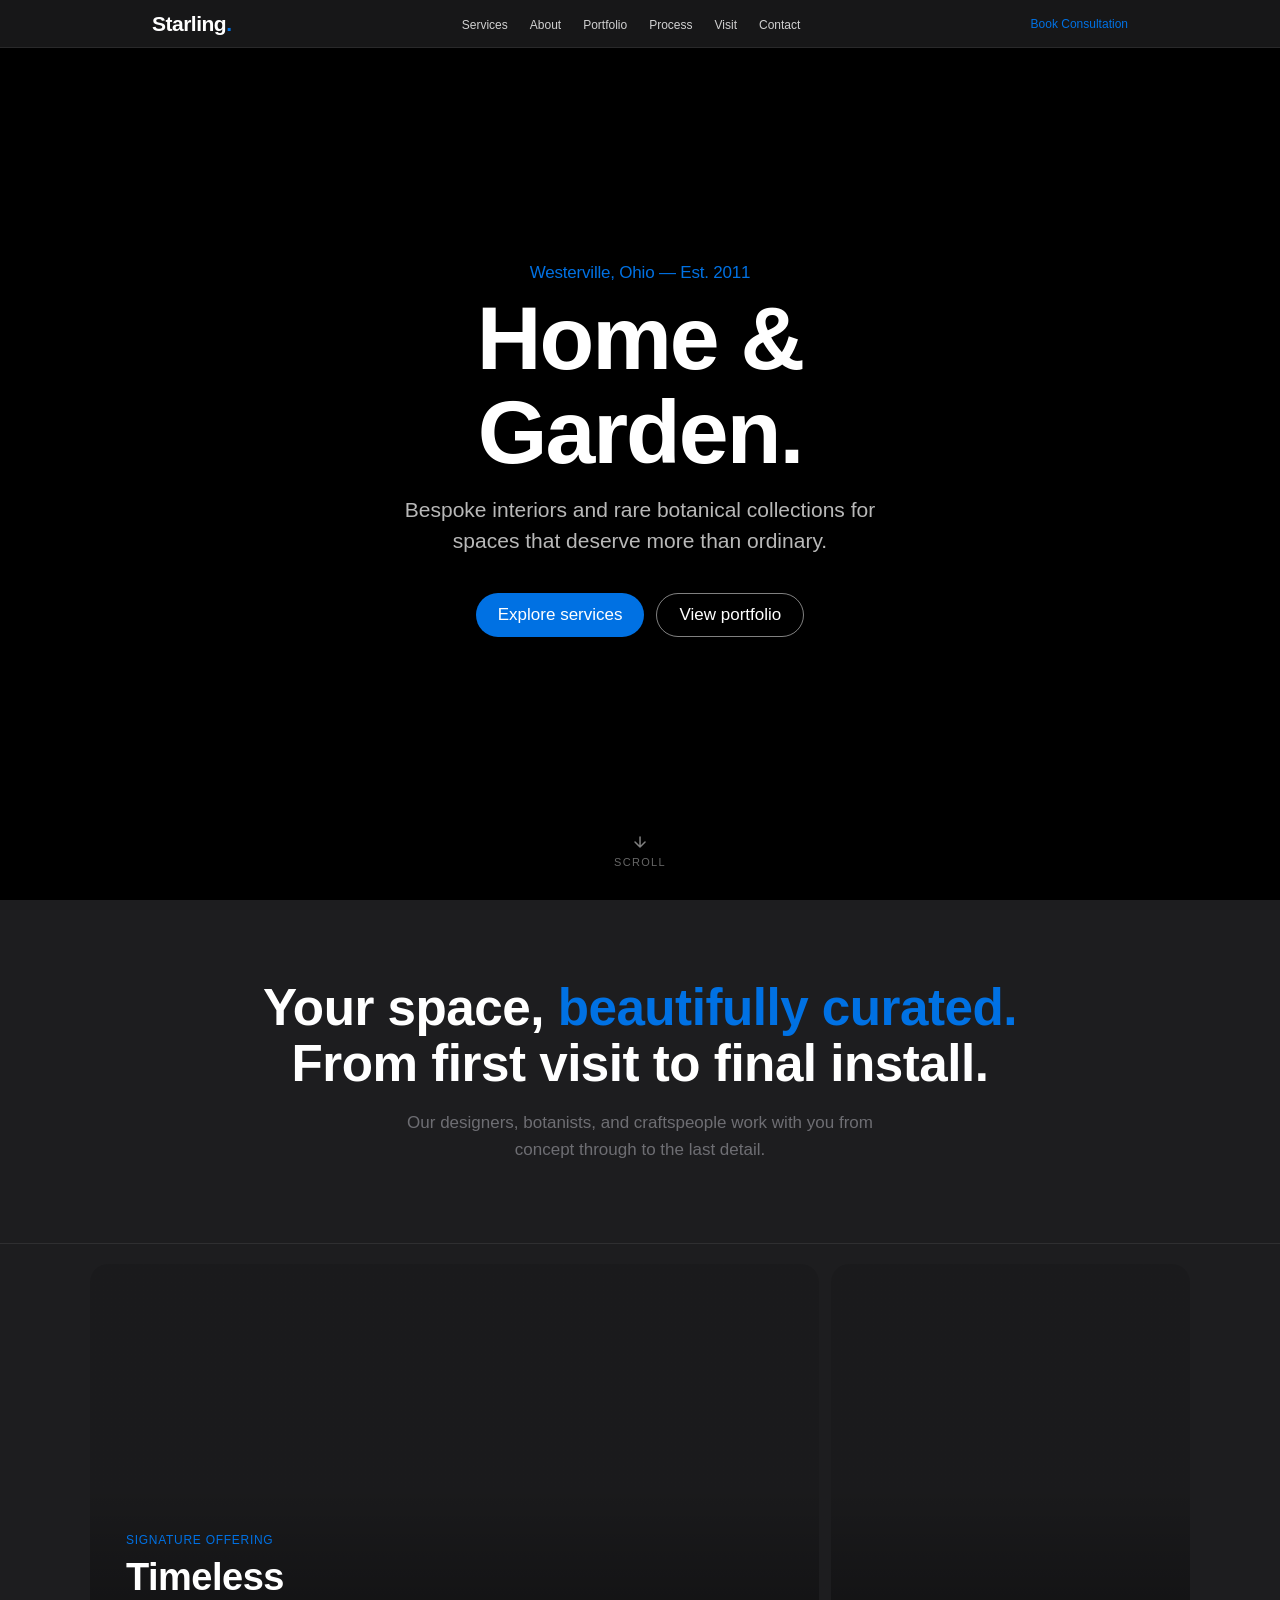
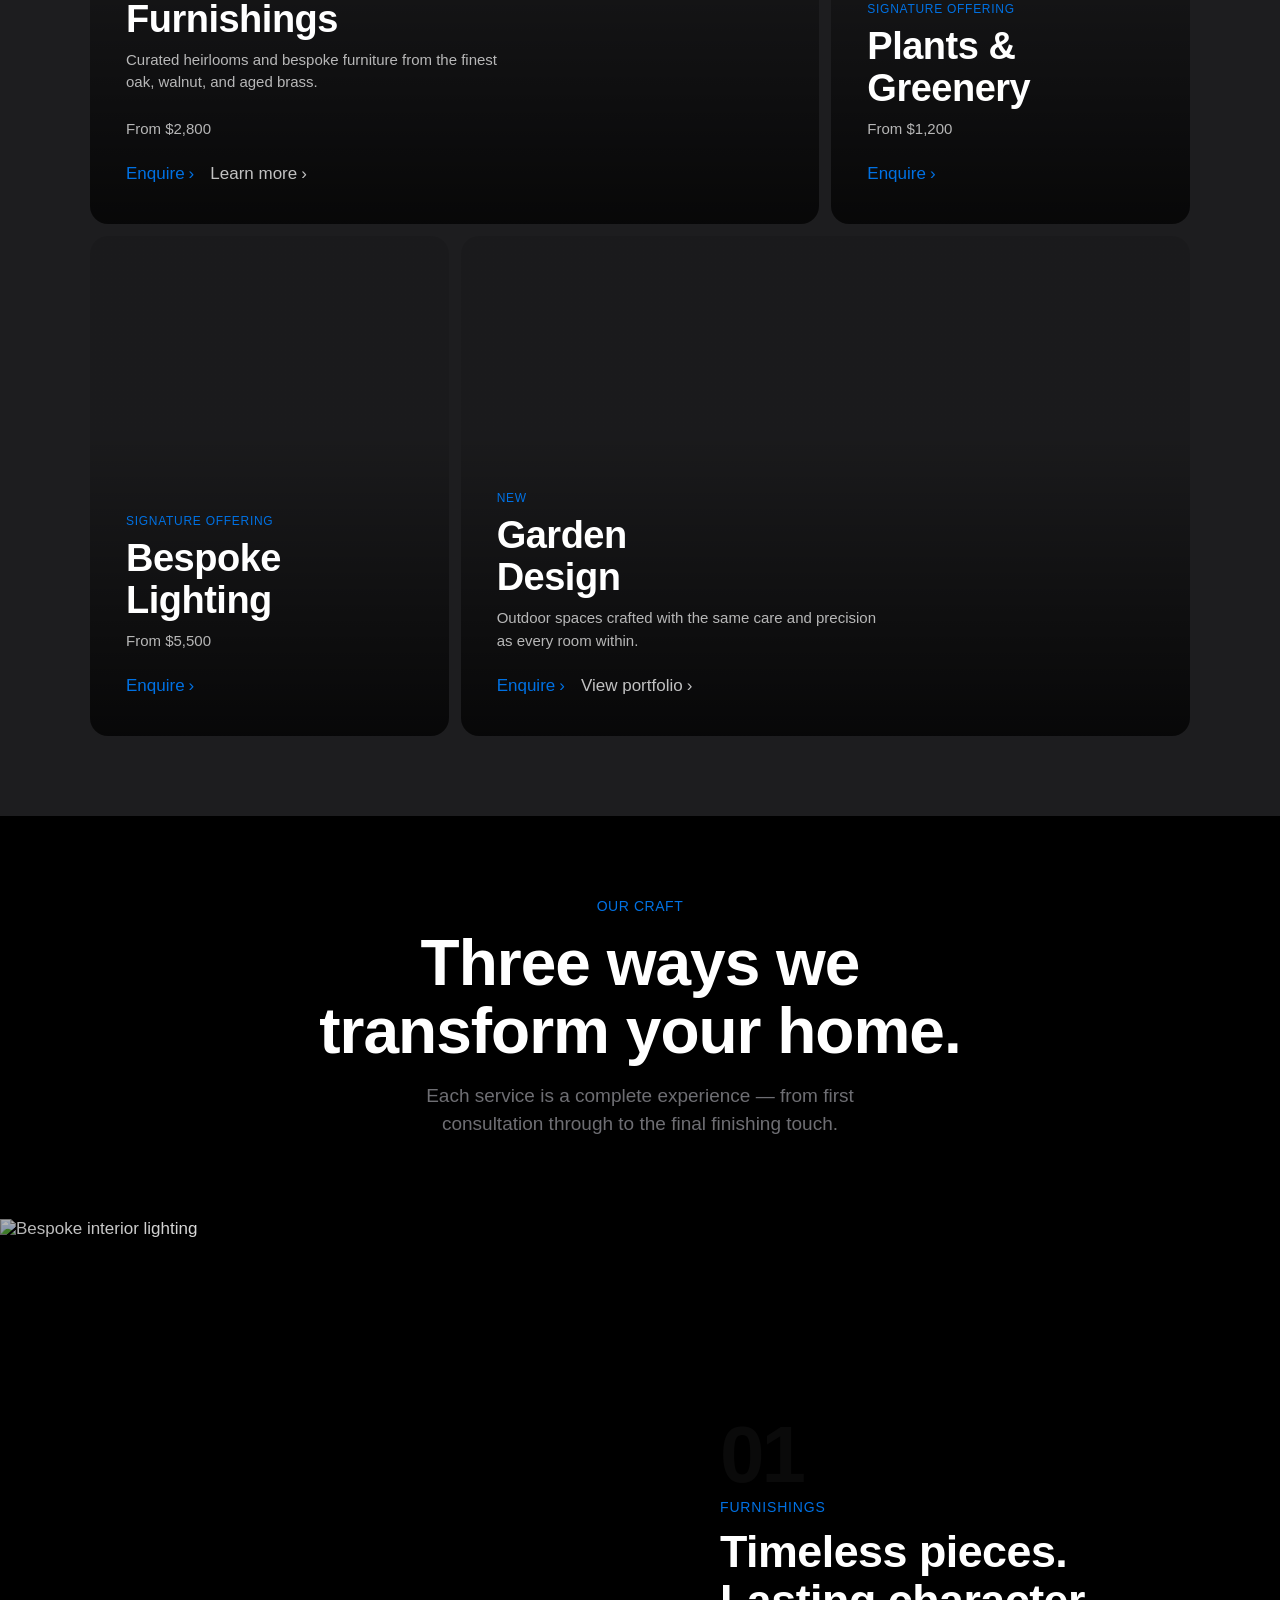
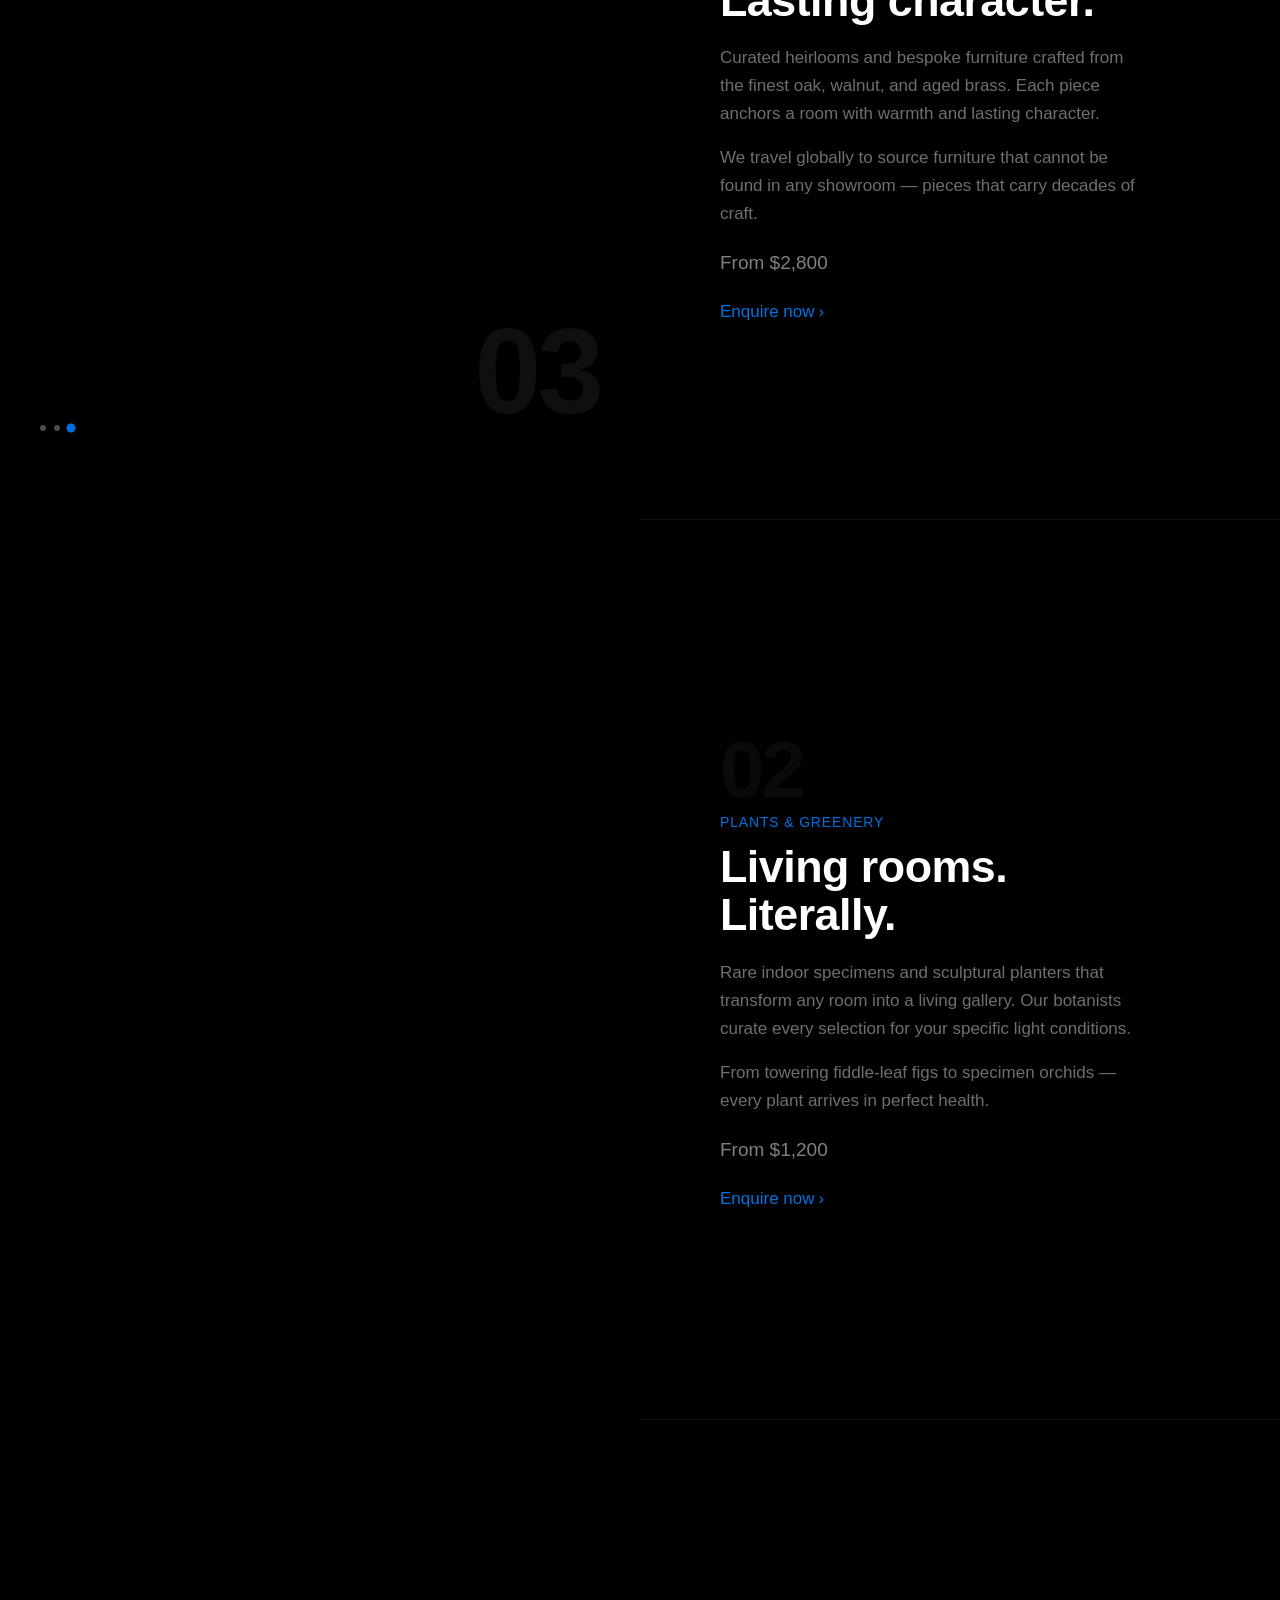
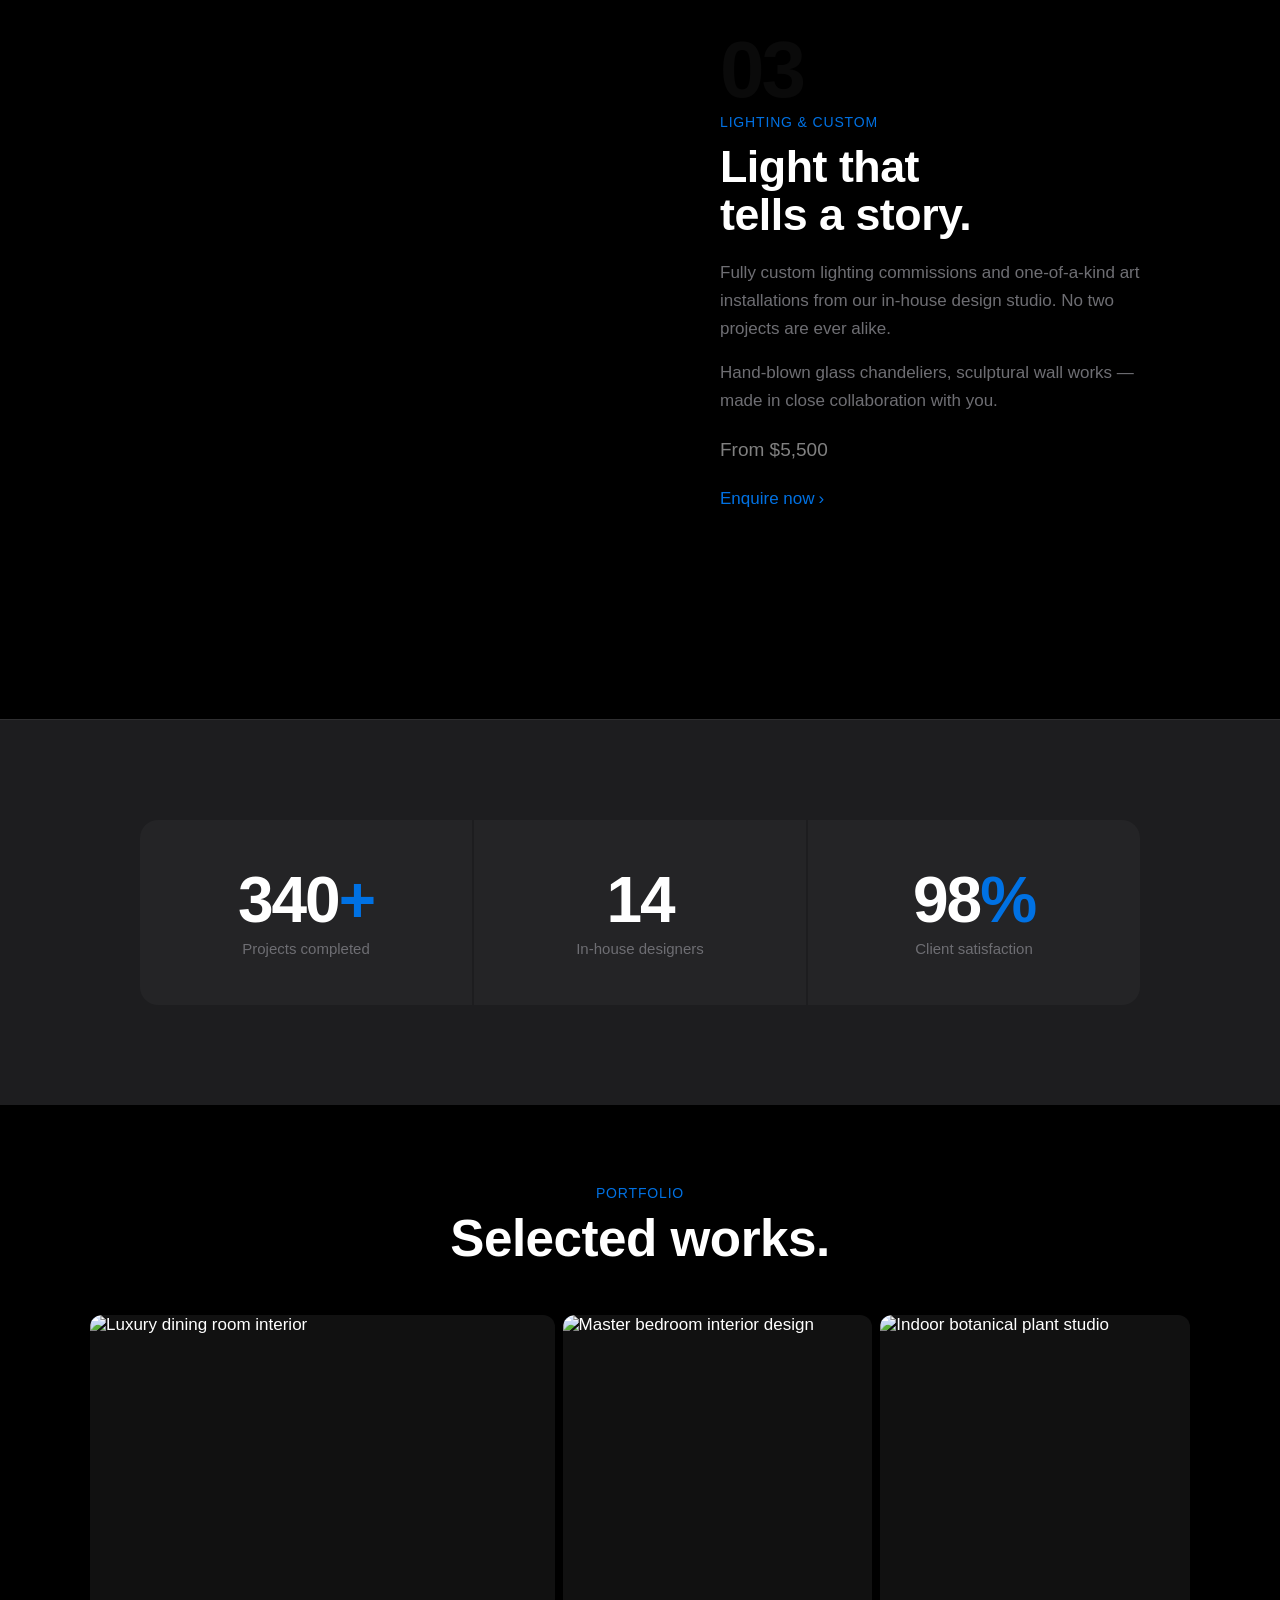
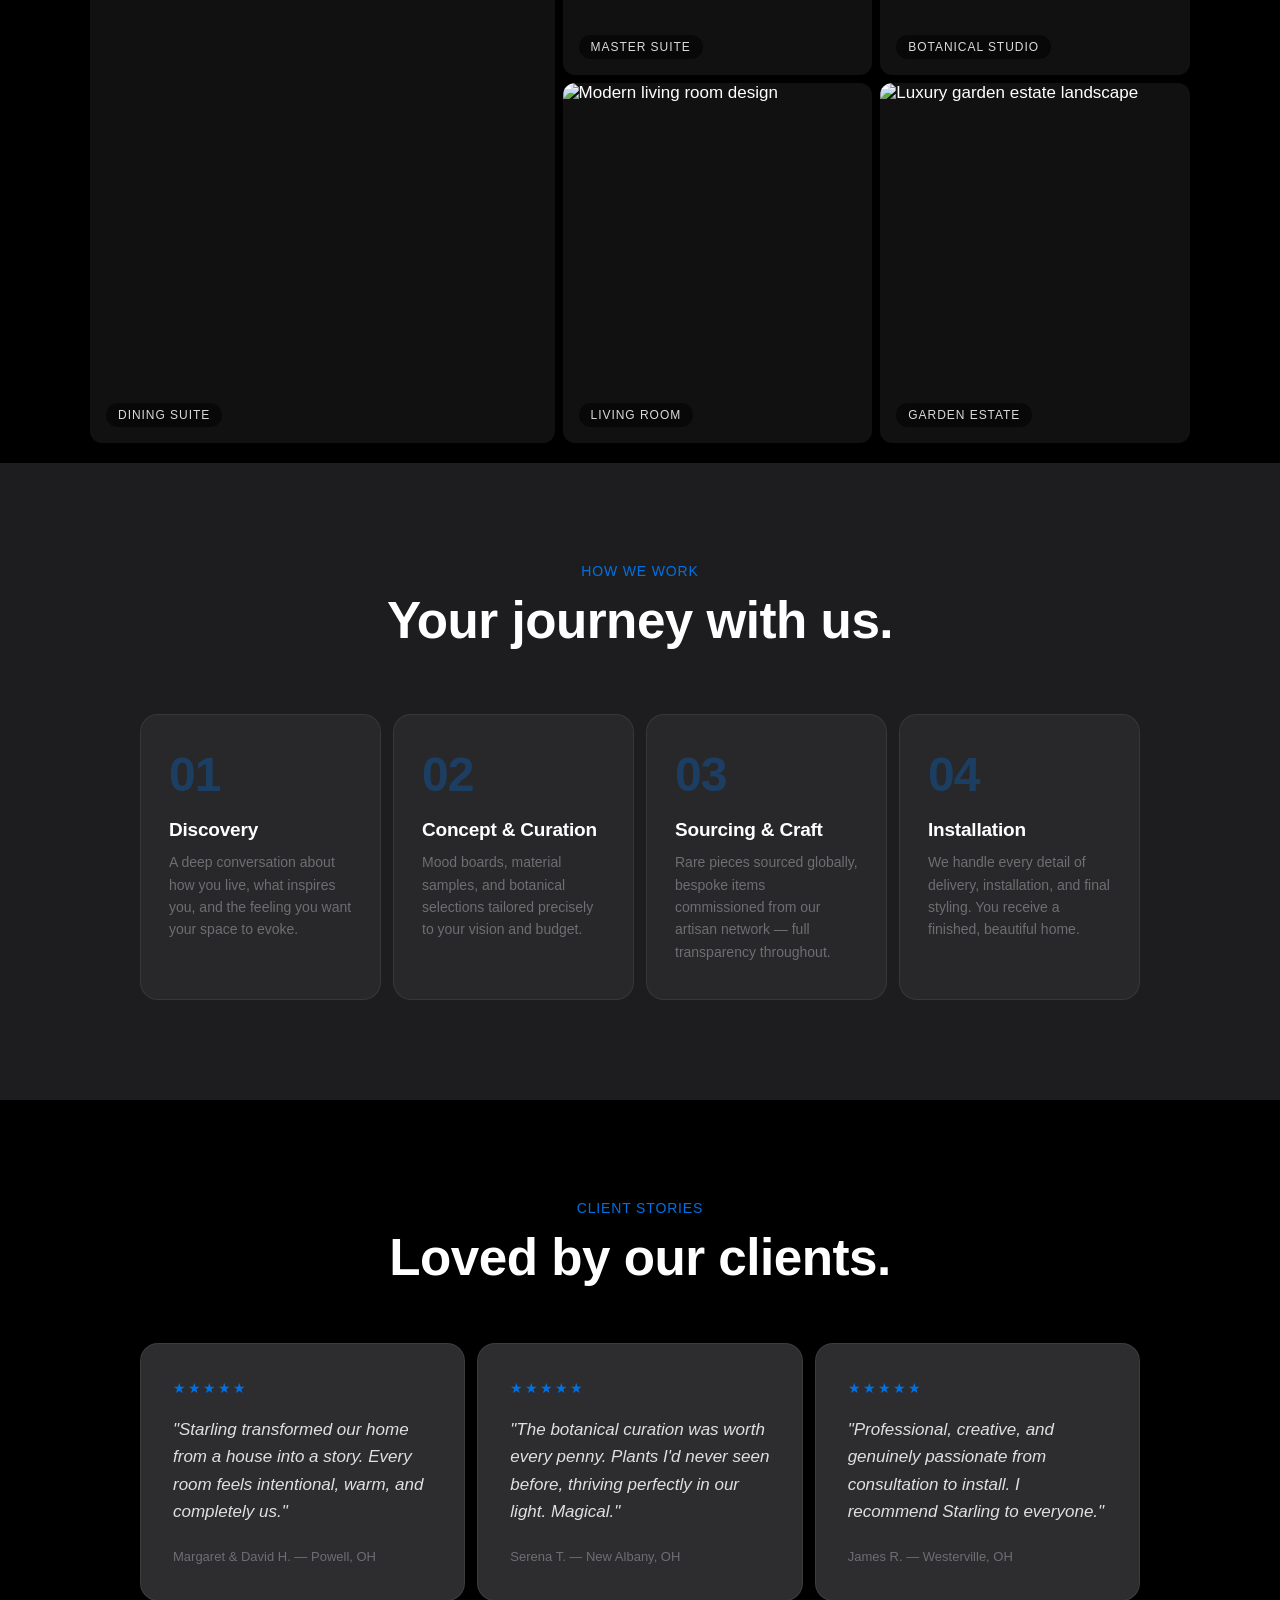
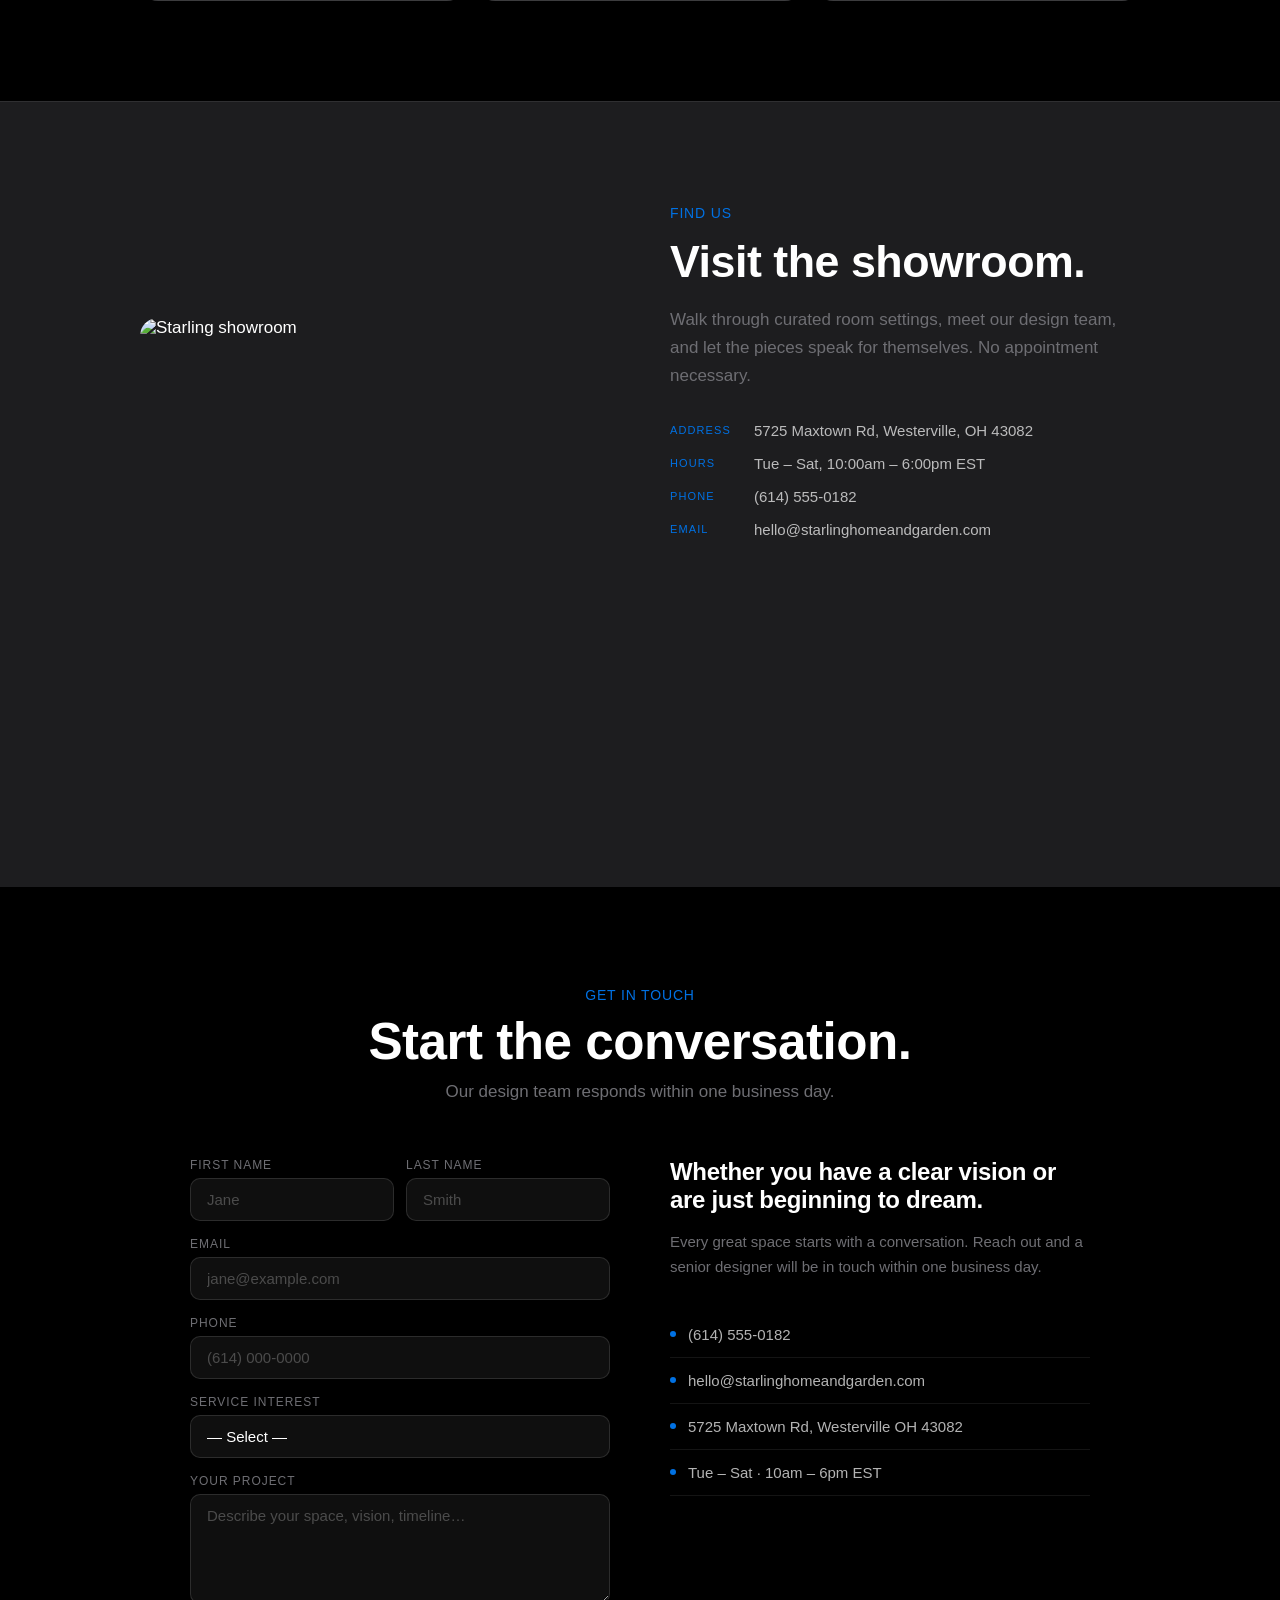
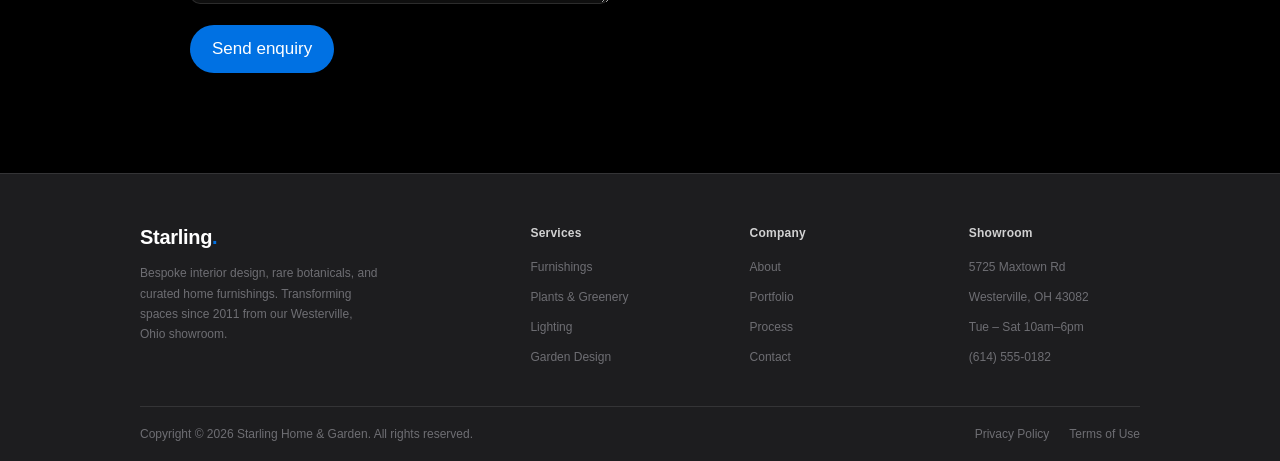
==== commit 6dc0e556: "Update index.html" ====
--- a/index.html
+++ b/index.html
@@ -396,9 +396,12 @@
     .g-cell {
       position: relative; overflow: hidden;
       border-radius: 12px;
+      background: #111;
     }
     .g-cell:first-child { grid-row: 1 / 3; }
     .g-cell img {
+      position: absolute;
+      top: 0; left: 0;
       width: 100%; height: 100%;
       object-fit: cover; object-position: center;
       transition: transform .7s ease;
@@ -790,23 +793,23 @@
   </div>
   <div class="gallery-grid">
     <div class="g-cell">
-      <img src="https://images.unsplash.com/photo-1616486338812-3dadae4b4ace?w=900&auto=format&fit=crop&q=80" alt="Luxury dining room" />
+      <img src="https://images.unsplash.com/photo-1567767292278-a4f21aa2d36e?w=900&auto=format&fit=crop&q=80" alt="Luxury dining room interior" />
       <span class="g-label">Dining Suite</span>
     </div>
     <div class="g-cell">
-      <img src="https://images.unsplash.com/photo-1600210491892-03d54730d73a?w=700&auto=format&fit=crop&q=80" alt="Master bedroom" />
+      <img src="https://images.unsplash.com/photo-1631049307264-da0ec9d70304?w=700&auto=format&fit=crop&q=80" alt="Master bedroom interior design" />
       <span class="g-label">Master Suite</span>
     </div>
     <div class="g-cell">
-      <img src="https://images.unsplash.com/photo-1585315737423-4ceb1a0e1dd0?w=700&auto=format&fit=crop&q=80" alt="Botanical studio" />
+      <img src="https://images.unsplash.com/photo-1416879595882-3373a0480b5b?w=700&auto=format&fit=crop&q=80" alt="Indoor botanical plant studio" />
       <span class="g-label">Botanical Studio</span>
     </div>
     <div class="g-cell">
-      <img src="https://images.unsplash.com/photo-1586023492125-27b2c045efd7?w=700&auto=format&fit=crop&q=80" alt="Living room design" />
+      <img src="https://images.unsplash.com/photo-1555041469-a586c61ea9bc?w=700&auto=format&fit=crop&q=80" alt="Modern living room design" />
       <span class="g-label">Living Room</span>
     </div>
     <div class="g-cell">
-      <img src="https://images.unsplash.com/photo-1416879595882-3373a0480b5b?w=700&auto=format&fit=crop&q=80" alt="Garden estate" />
+      <img src="https://images.unsplash.com/photo-1585320806297-9794b3e4eeae?w=700&auto=format&fit=crop&q=80" alt="Luxury garden estate landscape" />
       <span class="g-label">Garden Estate</span>
     </div>
   </div>
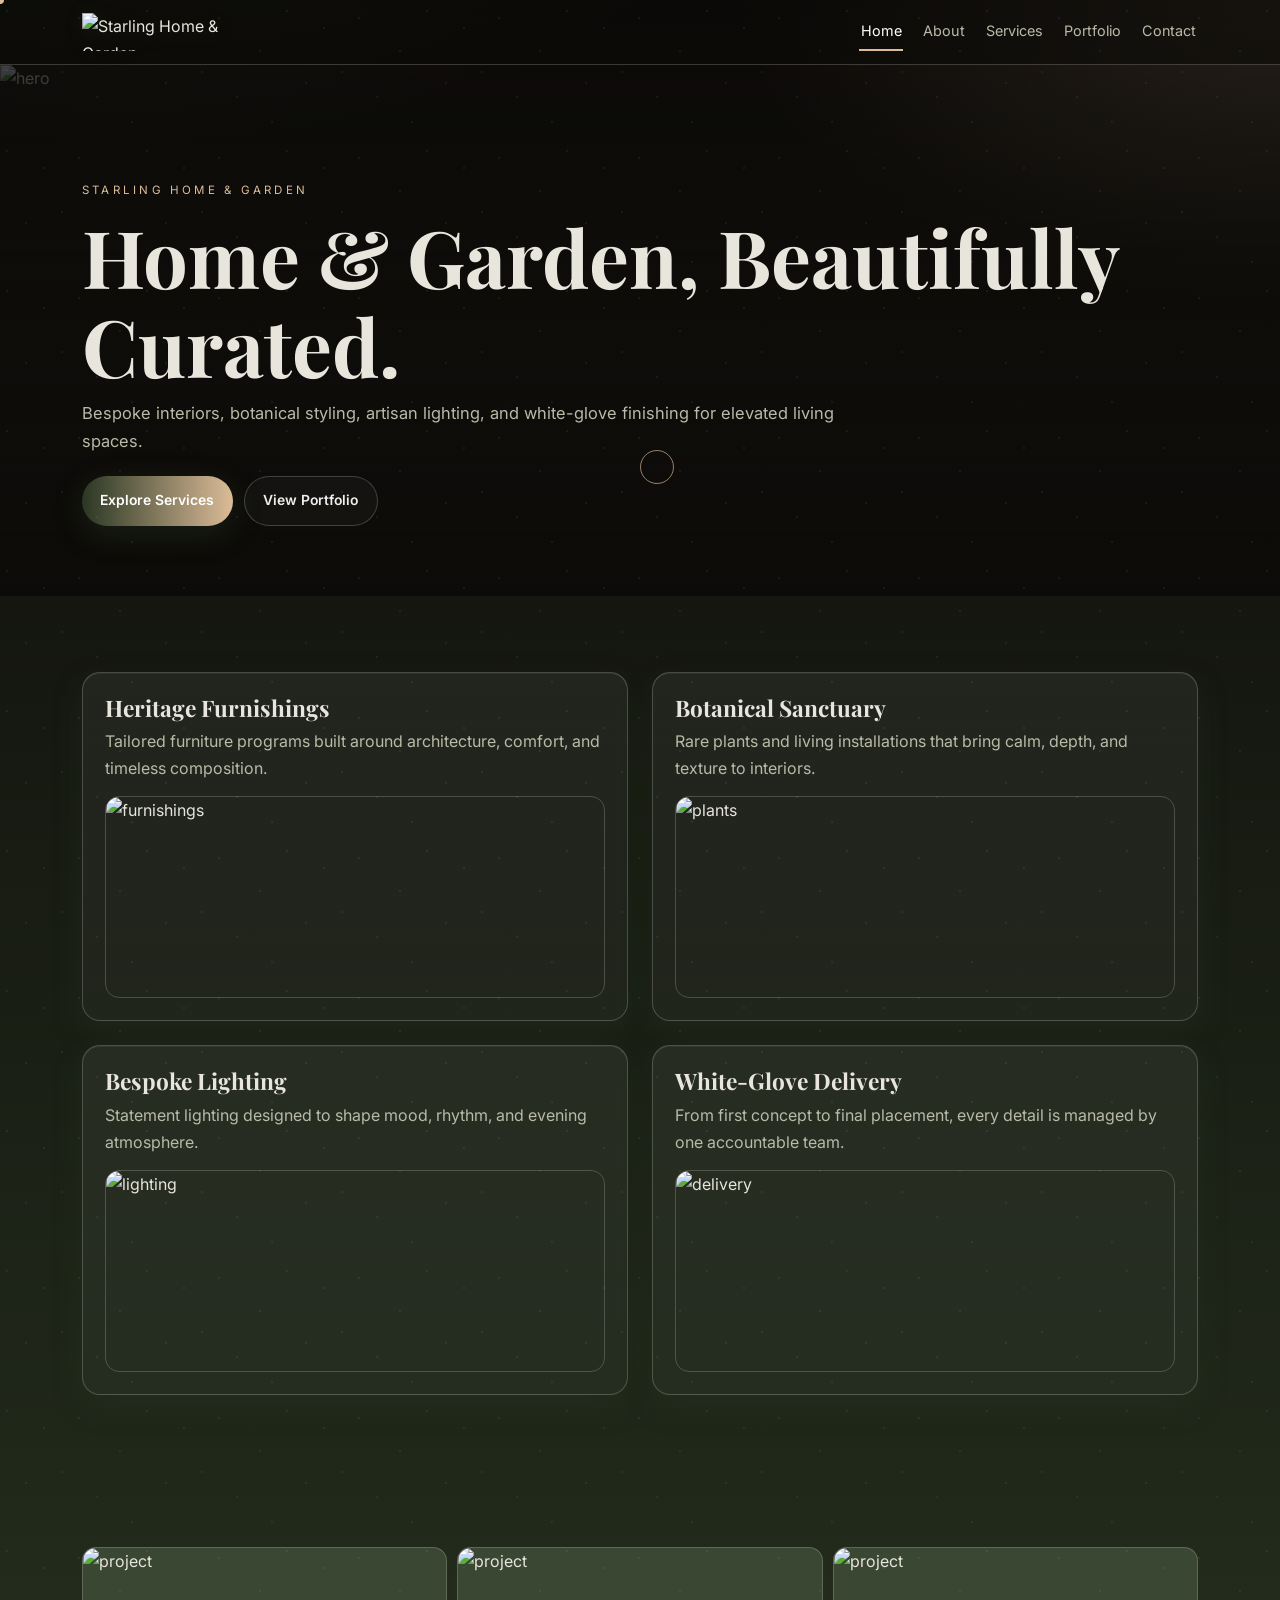
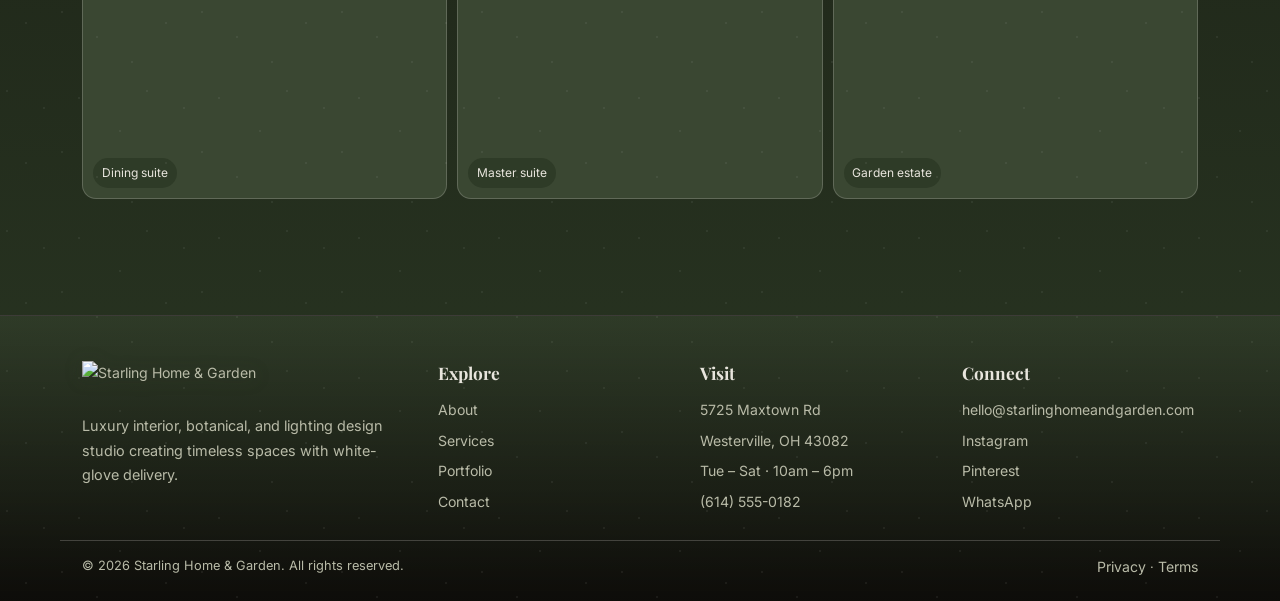
==== commit 0674679b: "Add files via upload" ====
--- a/index.html
+++ b/index.html
@@ -1,1014 +1,73 @@
-<!DOCTYPE html>
-<html lang="en">
-<head>
-  <meta charset="UTF-8" />
-  <meta name="viewport" content="width=device-width, initial-scale=1.0" />
-  <title>Starling Home & Garden</title>
-  <style>
-    /* ─── RESET ─── */
-    *, *::before, *::after { box-sizing: border-box; margin: 0; padding: 0; }
-    img { display: block; }
+<!DOCTYPE html><html lang="en"><head>
+<meta charset="UTF-8"><meta name="viewport" content="width=device-width, initial-scale=1.0">
+<title>Starling Home & Garden</title>
+<meta name="description" content="Starling Home & Garden — Luxury interiors, botanical styling, and bespoke lighting design.">
+<meta property="og:title" content="Starling Home & Garden">
+<meta property="og:description" content="Starling Home & Garden — Luxury interiors, botanical styling, and bespoke lighting design.">
+<meta property="og:type" content="website">
+<meta property="og:image" content="./assets/logo/favicon.png">
+<meta name="twitter:card" content="summary_large_image">
 
-    :root {
-      --black:   #000000;
-      --white:   #ffffff;
-      --bg:      #f5f5f7;
-      --mid:     #6e6e73;
-      --light:   #d2d2d7;
-      --blue:    #0071e3;
-      --blue-h:  #0077ed;
-      --dark-bg: #1d1d1f;
-      --dark2:   #2d2d2f;
-    }
+<link rel="preconnect" href="https://fonts.googleapis.com"><link rel="preconnect" href="https://fonts.gstatic.com" crossorigin>
+<link href="https://fonts.googleapis.com/css2?family=Playfair+Display:wght@400;600;700&family=Inter:wght@300;400;500;600&display=swap" rel="stylesheet">
+<link rel="stylesheet" href="./styles.css"><link rel="icon" type="image/png" href="./assets/logo/favicon.png"></head><body>
+<header class="nav"><div class="container"><a class="logo" href="./index.html" aria-label="Starling Home & Garden"><img src="./assets/logo/favicon.png" alt="Starling Home & Garden" class="logo-img"></a><nav class="menu"><a class="active" href="./index.html">Home</a><a href="./about.html">About</a><a href="./services.html">Services</a><a href="./portfolio.html">Portfolio</a><a href="./contact.html">Contact</a></nav></div></header>
 
-    html { scroll-behavior: smooth; font-size: 17px; }
+<section class="hero"><div class="hero-media"><img src="https://images.unsplash.com/photo-1618221195710-dd6b41faaea6?w=1800&auto=format&fit=crop&q=80" alt="hero"></div><div class="container reveal"><span class="kicker">Starling Home & Garden</span><h1>Home & Garden, Beautifully Curated.</h1><p>Bespoke interiors, botanical styling, artisan lighting, and white-glove finishing for elevated living spaces.</p><div class="hero-cta"><a class="btn btn-primary" href="./services.html">Explore Services</a><a class="btn btn-outline" href="./portfolio.html">View Portfolio</a></div></div></section>
 
-    body {
-      font-family: -apple-system, BlinkMacSystemFont, "SF Pro Display",
-                   "SF Pro Text", "Helvetica Neue", Arial, sans-serif;
-      background: var(--black);
-      color: var(--white);
-      overflow-x: hidden;
-      -webkit-font-smoothing: antialiased;
-    }
+<section class="section"><div class="container grid-2">
+<article class="card reveal"><h3>Heritage Furnishings</h3><p>Tailored furniture programs built around architecture, comfort, and timeless composition.</p><div class="inline-photo"><img src="https://images.unsplash.com/photo-1555041469-a586c61ea9bc?w=1000&auto=format&fit=crop&q=80" alt="furnishings"></div></article>
+<article class="card reveal"><h3>Botanical Sanctuary</h3><p>Rare plants and living installations that bring calm, depth, and texture to interiors.</p><div class="inline-photo"><img src="https://images.unsplash.com/photo-1463320898484-cdee8141c787?w=1000&auto=format&fit=crop&q=80" alt="plants"></div></article>
+<article class="card reveal"><h3>Bespoke Lighting</h3><p>Statement lighting designed to shape mood, rhythm, and evening atmosphere.</p><div class="inline-photo"><img src="https://images.unsplash.com/photo-1600607687939-ce8a6c25118c?w=1000&auto=format&fit=crop&q=80" alt="lighting"></div></article>
+<article class="card reveal"><h3>White-Glove Delivery</h3><p>From first concept to final placement, every detail is managed by one accountable team.</p><div class="inline-photo"><img src="https://images.unsplash.com/photo-1493666438817-866a91353ca9?w=1000&auto=format&fit=crop&q=80" alt="delivery"></div></article>
+</div></section>
 
-    /* ─── PROGRESS ─── */
-    #prog { position: fixed; top: 0; left: 0; height: 2px; width: 0%; background: var(--blue); z-index: 9999; transition: width .1s linear; }
+<section class="section"><div class="container"><div class="gallery reveal">
+<figure><img src="https://images.unsplash.com/photo-1567767292278-a4f21aa2d36e?w=900&auto=format&fit=crop&q=80" alt="project"><figcaption>Dining suite</figcaption></figure>
+<figure><img src="https://images.unsplash.com/photo-1631049307264-da0ec9d70304?w=900&auto=format&fit=crop&q=80" alt="project"><figcaption>Master suite</figcaption></figure>
+<figure><img src="https://images.unsplash.com/photo-1585320806297-9794b3e4eeae?w=900&auto=format&fit=crop&q=80" alt="project"><figcaption>Garden estate</figcaption></figure>
+</div></div></section>
 
-    /* ══════════════════════════
-       NAV — Apple sticky blur
-       ══════════════════════════ */
-    nav {
-      position: fixed; top: 0; left: 0; right: 0; z-index: 1000;
-      height: 48px;
-      display: flex; align-items: center; justify-content: center;
-      background: rgba(29,29,31,.8);
-      backdrop-filter: saturate(180%) blur(20px);
-      -webkit-backdrop-filter: saturate(180%) blur(20px);
-      border-bottom: 1px solid rgba(255,255,255,.08);
-    }
-    .nav-inner {
-      width: 100%; max-width: 1024px;
-      padding: 0 24px;
-      display: flex; align-items: center; justify-content: space-between;
-    }
-    .nav-logo {
-      font-size: 21px; font-weight: 600;
-      letter-spacing: -.5px;
-      color: var(--white);
-      text-decoration: none;
-    }
-    .nav-logo span { color: var(--blue); }
-    .nav-links {
-      display: flex; gap: 0; list-style: none;
-    }
-    .nav-links a {
-      font-size: 12px; font-weight: 400;
-      color: rgba(255,255,255,.8);
-      text-decoration: none;
-      padding: 0 11px;
-      letter-spacing: 0;
-      transition: color .2s;
-    }
-    .nav-links a:hover { color: #fff; }
-    .nav-cta {
-      font-size: 12px; font-weight: 400;
-      color: var(--blue);
-      text-decoration: none;
-      transition: color .2s;
-    }
-    .nav-cta:hover { color: var(--blue-h); text-decoration: underline; }
-    .nav-toggle { display: none; cursor: pointer; color: rgba(255,255,255,.8); font-size: 18px; }
+<footer class="site-footer">
+  <div class="container footer-grid">
+    <div>
+      <a class="logo footer-logo" href="./index.html" aria-label="Starling Home & Garden"><img src="./assets/logo/favicon.png" alt="Starling Home & Garden" class="logo-img"></a>
+      <p class="footer-text">Luxury interior, botanical, and lighting design studio creating timeless spaces with white-glove delivery.</p>
+    </div>
 
-    /* ══════════════════════════
-       HERO — dark cinematic
-       ══════════════════════════ */
-    .hero {
-      position: relative;
-      height: 100vh; min-height: 680px;
-      display: flex; flex-direction: column;
-      align-items: center; justify-content: center;
-      text-align: center;
-      overflow: hidden;
-      background: #000;
-    }
-    .hero-bg {
-      position: absolute; inset: 0;
-      background-image: url('https://images.unsplash.com/photo-1618221195710-dd6b41faaea6?w=1800&auto=format&fit=crop&q=80');
-      background-size: cover; background-position: center;
-      opacity: .45;
-      transform: scale(1.05);
-      will-change: transform;
-    }
-    .hero-grad {
-      position: absolute; inset: 0;
-      background: linear-gradient(to bottom,
-        rgba(0,0,0,.1) 0%,
-        rgba(0,0,0,.3) 60%,
-        rgba(0,0,0,.9) 100%);
-    }
-    .hero-content { position: relative; z-index: 2; padding: 0 24px; }
-    .hero-eyebrow {
-      font-size: 17px; font-weight: 400;
-      color: var(--blue);
-      letter-spacing: -.2px;
-      margin-bottom: 8px;
-      opacity: 0; transform: translateY(20px);
-      animation: fadeUp .8s .2s forwards;
-    }
-    .hero-title {
-      font-size: clamp(48px, 7vw, 96px);
-      font-weight: 700;
-      line-height: 1.05;
-      letter-spacing: -2px;
-      color: #fff;
-      margin-bottom: 16px;
-      opacity: 0; transform: translateY(20px);
-      animation: fadeUp .8s .35s forwards;
-    }
-    .hero-sub {
-      font-size: clamp(17px, 2vw, 21px);
-      font-weight: 400;
-      color: rgba(255,255,255,.72);
-      max-width: 500px; margin: 0 auto 36px;
-      line-height: 1.47;
-      opacity: 0; transform: translateY(20px);
-      animation: fadeUp .8s .5s forwards;
-    }
-    .hero-btns {
-      display: flex; gap: 12px; justify-content: center; flex-wrap: wrap;
-      opacity: 0; transform: translateY(20px);
-      animation: fadeUp .8s .65s forwards;
-    }
-    .btn-apple-blue {
-      display: inline-block;
-      padding: 12px 22px;
-      background: var(--blue);
-      color: #fff; font-size: 17px; font-weight: 400;
-      text-decoration: none; border-radius: 980px;
-      transition: background .2s;
-    }
-    .btn-apple-blue:hover { background: var(--blue-h); }
-    .btn-apple-ghost {
-      display: inline-block;
-      padding: 11px 22px;
-      background: transparent;
-      border: 1px solid rgba(255,255,255,.5);
-      color: #fff; font-size: 17px; font-weight: 400;
-      text-decoration: none; border-radius: 980px;
-      transition: border-color .2s;
-    }
-    .btn-apple-ghost:hover { border-color: #fff; }
+    <div>
+      <h4>Explore</h4>
+      <ul>
+        <li><a href="./about.html">About</a></li>
+        <li><a href="./services.html">Services</a></li>
+        <li><a href="./portfolio.html">Portfolio</a></li>
+        <li><a href="./contact.html">Contact</a></li>
+      </ul>
+    </div>
 
-    /* scroll cue */
-    .scroll-cue {
-      position: absolute; bottom: 32px; left: 50%;
-      transform: translateX(-50%);
-      z-index: 2; display: flex; flex-direction: column; align-items: center; gap: 6px;
-      color: rgba(255,255,255,.4); font-size: 11px; letter-spacing: .12em; text-transform: uppercase;
-      animation: bounce 2s 2s infinite;
-    }
-    .scroll-cue svg { opacity: .5; }
-    @keyframes bounce { 0%,100%{transform:translateX(-50%) translateY(0)} 50%{transform:translateX(-50%) translateY(6px)} }
-    @keyframes fadeUp { to { opacity:1; transform:translateY(0); } }
+    <div>
+      <h4>Visit</h4>
+      <ul>
+        <li>5725 Maxtown Rd</li>
+        <li>Westerville, OH 43082</li>
+        <li>Tue – Sat · 10am – 6pm</li>
+        <li><a href="tel:+16145550182">(614) 555-0182</a></li>
+      </ul>
+    </div>
 
-    /* ══════════════════════════
-       TAGLINE BAND
-       ══════════════════════════ */
-    .tagline-band {
-      background: var(--dark-bg);
-      padding: 80px 24px;
-      text-align: center;
-      border-bottom: 1px solid rgba(255,255,255,.08);
-    }
-    .tagline-band h2 {
-      font-size: clamp(28px, 4vw, 52px);
-      font-weight: 600;
-      letter-spacing: -.5px;
-      line-height: 1.1;
-      max-width: 780px; margin: 0 auto 16px;
-    }
-    .tagline-band h2 span { color: var(--blue); }
-    .tagline-band p {
-      font-size: 17px; color: var(--mid);
-      max-width: 520px; margin: 0 auto;
-      line-height: 1.6;
-    }
-
-    /* ══════════════════════════
-       PRODUCT CARDS (Apple grid)
-       ══════════════════════════ */
-    .products {
-      background: var(--dark-bg);
-      padding: 20px 20px 80px;
-    }
-    .products-grid {
-      max-width: 1100px; margin: 0 auto;
-      display: grid;
-      grid-template-columns: repeat(3, 1fr);
-      gap: 12px;
-    }
-
-    /* big card spans 2 cols */
-    .p-card {
-      border-radius: 18px;
-      overflow: hidden;
-      position: relative;
-      min-height: 500px;
-      display: flex; flex-direction: column; justify-content: flex-end;
-      padding: 40px 36px;
-      cursor: pointer;
-    }
-    .p-card:nth-child(1) { grid-column: 1 / 3; min-height: 560px; }
-    .p-card:nth-child(4) { grid-column: 2 / 4; min-height: 460px; }
-
-    .p-card-bg {
-      position: absolute; inset: 0;
-      background-size: cover; background-position: center;
-      transition: transform .7s ease;
-    }
-    .p-card:hover .p-card-bg { transform: scale(1.04); }
-
-    .p-card-overlay {
-      position: absolute; inset: 0;
-      background: linear-gradient(to top, rgba(0,0,0,.75) 0%, rgba(0,0,0,.1) 60%);
-    }
-
-    /* light variant */
-    .p-card.light .p-card-overlay {
-      background: linear-gradient(to top, rgba(0,0,0,.55) 0%, rgba(0,0,0,.05) 60%);
-    }
-
-    .p-card-content { position: relative; z-index: 2; }
-    .p-card-tag {
-      display: inline-block;
-      font-size: 12px; letter-spacing: .06em; text-transform: uppercase;
-      color: var(--blue);
-      margin-bottom: 10px;
-    }
-    .p-card h3 {
-      font-size: clamp(24px, 3vw, 38px);
-      font-weight: 600; letter-spacing: -.5px; line-height: 1.1;
-      color: #fff; margin-bottom: 8px;
-    }
-    .p-card p {
-      font-size: 15px; color: rgba(255,255,255,.7);
-      max-width: 380px; line-height: 1.5; margin-bottom: 24px;
-    }
-    .p-card-price {
-      font-size: 15px; color: rgba(255,255,255,.55);
-      margin-bottom: 20px;
-    }
-    .p-card-links { display: flex; gap: 16px; align-items: center; flex-wrap: wrap; }
-    .link-blue {
-      font-size: 17px; color: var(--blue);
-      text-decoration: none;
-      display: inline-flex; align-items: center; gap: 4px;
-    }
-    .link-blue::after { content: ' ›'; }
-    .link-blue:hover { text-decoration: underline; }
-    .link-white {
-      font-size: 17px; color: rgba(255,255,255,.75);
-      text-decoration: none;
-      display: inline-flex; align-items: center; gap: 4px;
-    }
-    .link-white::after { content: ' ›'; }
-    .link-white:hover { color: #fff; }
-
-    /* ══════════════════════════
-       SCROLLYTELLING (Apple-style sticky)
-       ══════════════════════════ */
-    .story-wrap {
-      background: #000;
-      padding: 80px 0 0;
-    }
-    .story-header {
-      text-align: center; padding: 0 24px 80px;
-    }
-    .story-header .eyebrow { font-size: 14px; color: var(--blue); letter-spacing: .04em; text-transform: uppercase; margin-bottom: 12px; }
-    .story-header h2 { font-size: clamp(32px,5vw,64px); font-weight: 700; letter-spacing: -1px; line-height: 1.07; margin-bottom: 16px; }
-    .story-header p  { font-size: 19px; color: var(--mid); max-width: 500px; margin: 0 auto; line-height: 1.5; }
-
-    .story {
-      display: grid;
-      grid-template-columns: 1fr 1fr;
-      max-width: 100%;
-    }
-
-    /* sticky image */
-    .story-visuals {
-      position: sticky; top: 48px;
-      height: calc(100vh - 48px);
-      overflow: hidden;
-      align-self: start;
-    }
-    .story-slide {
-      position: absolute; inset: 0;
-      opacity: 0; transition: opacity .7s ease;
-    }
-    .story-slide.active { opacity: 1; }
-    .story-slide img {
-      width: 100%; height: 100%;
-      object-fit: cover; object-position: center;
-    }
-    .slide-overlay {
-      position: absolute; inset: 0;
-      background: linear-gradient(to right, rgba(0,0,0,.3) 0%, transparent 60%);
-    }
-    .slide-num {
-      position: absolute; bottom: 40px; right: 40px; z-index: 5;
-      font-size: 120px; font-weight: 700; letter-spacing: -4px;
-      color: rgba(255,255,255,.06); line-height: 1;
-      pointer-events: none;
-    }
-    .story-dots {
-      position: absolute; bottom: 40px; left: 40px; z-index: 10;
-      display: flex; gap: 8px;
-    }
-    .story-dot {
-      width: 6px; height: 6px; border-radius: 50%;
-      background: rgba(255,255,255,.3);
-      transition: background .3s, transform .3s;
-    }
-    .story-dot.active { background: var(--blue); transform: scale(1.5); }
-
-    /* scrolling text panels */
-    .story-panels { padding: 0; }
-    .story-panel {
-      min-height: 100vh;
-      padding: 100px 80px;
-      display: flex; flex-direction: column; justify-content: center;
-      border-top: 1px solid rgba(255,255,255,.06);
-      opacity: .25; transform: translateY(32px);
-      transition: opacity .6s ease, transform .6s ease;
-    }
-    .story-panel.in-view { opacity: 1; transform: translateY(0); }
-    .story-panel:first-child { border-top: none; }
-    .panel-num {
-      font-size: 80px; font-weight: 700;
-      color: rgba(255,255,255,.04); letter-spacing: -3px; line-height: 1;
-      margin-bottom: 4px;
-    }
-    .story-panel .eyebrow { font-size: 14px; color: var(--blue); text-transform: uppercase; letter-spacing: .06em; margin-bottom: 12px; }
-    .story-panel h3 { font-size: clamp(28px,3.5vw,48px); font-weight: 700; letter-spacing: -.5px; line-height: 1.08; color: #fff; margin-bottom: 20px; }
-    .story-panel p  { font-size: 17px; color: var(--mid); line-height: 1.65; margin-bottom: 16px; max-width: 420px; }
-    .panel-from { font-size: 19px; color: rgba(255,255,255,.5); margin: 8px 0 28px; }
-
-    /* ══════════════════════════
-       STATS — Apple numbers
-       ══════════════════════════ */
-    .stats {
-      background: var(--dark-bg);
-      padding: 100px 24px;
-      border-top: 1px solid rgba(255,255,255,.08);
-    }
-    .stats-inner {
-      max-width: 1000px; margin: 0 auto;
-      display: grid; grid-template-columns: repeat(3,1fr);
-      gap: 2px;
-    }
-    .stat-item {
-      text-align: center; padding: 48px 32px;
-      background: rgba(255,255,255,.03);
-      border-radius: 0;
-    }
-    .stat-item:first-child { border-radius: 18px 0 0 18px; }
-    .stat-item:last-child  { border-radius: 0 18px 18px 0; }
-    .stat-num  { font-size: 64px; font-weight: 700; letter-spacing: -2px; color: #fff; line-height: 1; }
-    .stat-num span { color: var(--blue); }
-    .stat-label { font-size: 15px; color: var(--mid); margin-top: 8px; }
-
-    /* ══════════════════════════
-       GALLERY — Apple fullbleed grid
-       ══════════════════════════ */
-    .gallery { background: #000; padding: 80px 20px 20px; }
-    .gallery-header { text-align: center; margin-bottom: 48px; padding: 0 24px; }
-    .gallery-header .eyebrow { font-size: 14px; color: var(--blue); text-transform: uppercase; letter-spacing: .06em; margin-bottom: 10px; }
-    .gallery-header h2 { font-size: clamp(28px,4vw,52px); font-weight: 700; letter-spacing: -.5px; line-height: 1.1; }
-
-    .gallery-grid {
-      max-width: 1100px; margin: 0 auto;
-      display: grid;
-      grid-template-columns: 1.5fr 1fr 1fr;
-      grid-template-rows: 360px 360px;
-      gap: 8px;
-    }
-    .g-cell {
-      position: relative; overflow: hidden;
-      border-radius: 12px;
-      background: #111;
-    }
-    .g-cell:first-child { grid-row: 1 / 3; }
-    .g-cell img {
-      position: absolute;
-      top: 0; left: 0;
-      width: 100%; height: 100%;
-      object-fit: cover; object-position: center;
-      transition: transform .7s ease;
-    }
-    .g-cell:hover img { transform: scale(1.05); }
-    .g-label {
-      position: absolute; bottom: 16px; left: 16px; z-index: 5;
-      font-size: 12px; letter-spacing: .08em; text-transform: uppercase;
-      color: rgba(255,255,255,.85);
-      background: rgba(0,0,0,.5);
-      padding: 5px 12px; border-radius: 980px;
-      backdrop-filter: blur(8px);
-    }
-
-    /* ══════════════════════════
-       PROCESS — dark cards
-       ══════════════════════════ */
-    .process { background: var(--dark-bg); padding: 100px 24px; }
-    .process-inner { max-width: 1000px; margin: 0 auto; }
-    .process-header { text-align: center; margin-bottom: 64px; }
-    .process-header .eyebrow { font-size: 14px; color: var(--blue); text-transform: uppercase; letter-spacing: .06em; margin-bottom: 12px; }
-    .process-header h2 { font-size: clamp(28px,4vw,52px); font-weight: 700; letter-spacing: -.5px; }
-    .process-grid { display: grid; grid-template-columns: repeat(4,1fr); gap: 12px; }
-    .p-step {
-      background: rgba(255,255,255,.05);
-      border-radius: 18px; padding: 36px 28px;
-      border: 1px solid rgba(255,255,255,.07);
-      transition: background .3s;
-    }
-    .p-step:hover { background: rgba(255,255,255,.08); }
-    .p-step-num { font-size: 48px; font-weight: 700; color: var(--blue); letter-spacing: -1px; line-height: 1; margin-bottom: 20px; opacity: .3; }
-    .p-step h4 { font-size: 19px; font-weight: 600; color: #fff; margin-bottom: 10px; letter-spacing: -.2px; }
-    .p-step p  { font-size: 14px; color: var(--mid); line-height: 1.6; }
-
-    /* ══════════════════════════
-       TESTIMONIALS
-       ══════════════════════════ */
-    .testimonials { background: #000; padding: 100px 24px; }
-    .test-inner { max-width: 1000px; margin: 0 auto; }
-    .test-header { text-align: center; margin-bottom: 56px; }
-    .test-header .eyebrow { font-size: 14px; color: var(--blue); text-transform: uppercase; letter-spacing: .06em; margin-bottom: 12px; }
-    .test-header h2 { font-size: clamp(28px,4vw,52px); font-weight: 700; letter-spacing: -.5px; }
-    .test-grid { display: grid; grid-template-columns: repeat(3,1fr); gap: 12px; }
-    .t-card {
-      background: var(--dark2);
-      border-radius: 18px; padding: 36px 32px;
-      border: 1px solid rgba(255,255,255,.07);
-    }
-    .t-stars { color: var(--blue); font-size: 14px; letter-spacing: 2px; margin-bottom: 20px; }
-    .t-card blockquote { font-size: 17px; color: rgba(255,255,255,.85); line-height: 1.6; margin-bottom: 24px; font-style: italic; }
-    .t-author { font-size: 13px; color: var(--mid); }
-
-    /* ══════════════════════════
-       VISIT — Apple Store style
-       ══════════════════════════ */
-    .visit { background: var(--dark-bg); padding: 100px 24px; border-top: 1px solid rgba(255,255,255,.08); }
-    .visit-inner { max-width: 1000px; margin: 0 auto; display: grid; grid-template-columns: 1fr 1fr; gap: 60px; align-items: center; }
-    .visit-img-wrap { border-radius: 18px; overflow: hidden; aspect-ratio: 4/3; }
-    .visit-img-wrap img { width: 100%; height: 100%; object-fit: cover; object-position: center; }
-    .visit-text .eyebrow { font-size: 14px; color: var(--blue); text-transform: uppercase; letter-spacing: .06em; margin-bottom: 12px; }
-    .visit-text h2 { font-size: clamp(28px,3.5vw,48px); font-weight: 700; letter-spacing: -.5px; line-height: 1.1; margin-bottom: 20px; }
-    .visit-text p  { font-size: 17px; color: var(--mid); line-height: 1.65; margin-bottom: 32px; }
-    .visit-row { display: flex; gap: 12px; align-items: flex-start; margin-bottom: 16px; font-size: 15px; color: rgba(255,255,255,.7); }
-    .visit-row .lbl { font-size: 11px; letter-spacing: .1em; text-transform: uppercase; color: var(--blue); min-width: 72px; padding-top: 2px; }
-    .visit-map { margin-top: 28px; width: 100%; height: 200px; border: 0; border-radius: 12px; filter: grayscale(20%) invert(90%) hue-rotate(180deg); opacity: .75; }
-
-    /* ══════════════════════════
-       CONTACT — dark form
-       ══════════════════════════ */
-    .contact { background: #000; padding: 100px 24px; }
-    .contact-inner { max-width: 900px; margin: 0 auto; }
-    .contact-header { text-align: center; margin-bottom: 56px; }
-    .contact-header .eyebrow { font-size: 14px; color: var(--blue); text-transform: uppercase; letter-spacing: .06em; margin-bottom: 12px; }
-    .contact-header h2 { font-size: clamp(28px,4vw,52px); font-weight: 700; letter-spacing: -.5px; line-height: 1.07; margin-bottom: 12px; }
-    .contact-header p  { font-size: 17px; color: var(--mid); }
-
-    .contact-grid { display: grid; grid-template-columns: 1fr 1fr; gap: 60px; }
-    .c-form { display: flex; flex-direction: column; gap: 16px; }
-    .form-row { display: grid; grid-template-columns: 1fr 1fr; gap: 12px; }
-    .c-field label { display: block; font-size: 12px; text-transform: uppercase; letter-spacing: .08em; color: var(--mid); margin-bottom: 6px; }
-    .c-field input,
-    .c-field textarea,
-    .c-field select {
-      width: 100%;
-      background: rgba(255,255,255,.06);
-      border: 1px solid rgba(255,255,255,.12);
-      border-radius: 10px;
-      padding: 12px 16px;
-      font-size: 15px; color: #fff;
-      font-family: inherit;
-      outline: none;
-      transition: border-color .2s, background .2s;
-      appearance: none;
-    }
-    .c-field input::placeholder,
-    .c-field textarea::placeholder { color: rgba(255,255,255,.25); }
-    .c-field input:focus,
-    .c-field textarea:focus,
-    .c-field select:focus { border-color: var(--blue); background: rgba(255,255,255,.09); }
-    .c-field textarea { min-height: 110px; resize: vertical; }
-    .c-field select option { background: #1d1d1f; color: #fff; }
-    .c-submit {
-      padding: 14px 22px;
-      background: var(--blue); color: #fff;
-      font-size: 17px; font-family: inherit;
-      border: none; border-radius: 980px; cursor: pointer;
-      transition: background .2s; align-self: flex-start;
-    }
-    .c-submit:hover { background: var(--blue-h); }
-    .contact-aside h3 { font-size: 24px; font-weight: 600; letter-spacing: -.3px; color: #fff; margin-bottom: 16px; }
-    .contact-aside p  { font-size: 15px; color: var(--mid); line-height: 1.65; margin-bottom: 32px; }
-    .c-line { display: flex; gap: 12px; align-items: center; padding: 14px 0; border-bottom: 1px solid rgba(255,255,255,.08); font-size: 15px; color: rgba(255,255,255,.7); }
-    .c-line .dot { width: 6px; height: 6px; border-radius: 50%; background: var(--blue); flex-shrink: 0; }
-
-    /* ══════════════════════════
-       FOOTER — Apple footer
-       ══════════════════════════ */
-    footer {
-      background: var(--dark-bg);
-      border-top: 1px solid rgba(255,255,255,.1);
-      padding: 0 24px;
-    }
-    .footer-top {
-      max-width: 1000px; margin: 0 auto;
-      display: grid; grid-template-columns: 2fr 1fr 1fr 1fr;
-      gap: 48px;
-      padding: 52px 0 40px;
-      border-bottom: 1px solid rgba(255,255,255,.1);
-    }
-    .f-brand .logo { font-size: 20px; font-weight: 600; color: #fff; margin-bottom: 14px; display: block; letter-spacing: -.3px; }
-    .f-brand .logo span { color: var(--blue); }
-    .f-brand p { font-size: 12px; color: var(--mid); line-height: 1.7; max-width: 240px; }
-    .f-col h5 { font-size: 12px; font-weight: 600; color: rgba(255,255,255,.8); margin-bottom: 16px; letter-spacing: .02em; }
-    .f-col ul { list-style: none; display: flex; flex-direction: column; gap: 10px; }
-    .f-col ul a { font-size: 12px; color: var(--mid); text-decoration: none; transition: color .2s; }
-    .f-col ul a:hover { color: rgba(255,255,255,.85); }
-    .footer-bottom {
-      max-width: 1000px; margin: 0 auto;
-      display: flex; justify-content: space-between; align-items: center;
-      padding: 20px 0;
-      font-size: 12px; color: var(--mid);
-    }
-    .footer-bottom a { color: var(--mid); text-decoration: none; }
-    .footer-bottom a:hover { color: rgba(255,255,255,.6); }
-    .footer-links { display: flex; gap: 20px; }
-
-    /* ══════════════════════════
-       RESPONSIVE
-       ══════════════════════════ */
-    @media (max-width: 960px) {
-      .nav-links, .nav-cta { display: none; }
-      .nav-toggle { display: block; }
-      .nav-inner { position: relative; }
-      .products-grid { grid-template-columns: 1fr; }
-      .p-card:nth-child(1),
-      .p-card:nth-child(4) { grid-column: auto; }
-      .story { grid-template-columns: 1fr; }
-      .story-visuals { position: relative; top: auto; height: 70vw; max-height: 460px; }
-      .story-panel { min-height: auto; padding: 64px 24px; opacity: 1; transform: none; }
-      .stats-inner { grid-template-columns: 1fr; }
-      .stat-item:first-child { border-radius: 18px 18px 0 0; }
-      .stat-item:last-child  { border-radius: 0 0 18px 18px; }
-      .gallery-grid { grid-template-columns: 1fr 1fr; grid-template-rows: repeat(3, 260px); }
-      .g-cell:first-child { grid-row: auto; }
-      .process-grid { grid-template-columns: 1fr 1fr; }
-      .test-grid { grid-template-columns: 1fr; }
-      .visit-inner { grid-template-columns: 1fr; }
-      .contact-grid { grid-template-columns: 1fr; }
-      .footer-top { grid-template-columns: 1fr 1fr; }
-      .form-row { grid-template-columns: 1fr; }
-    }
-  </style>
-</head>
-<body>
-
-<div id="prog"></div>
-
-<!-- ══ NAV ══ -->
-<nav id="navbar">
-  <div class="nav-inner">
-    <a href="#" class="nav-logo">Starling<span>.</span></a>
-    <ul class="nav-links">
-      <li><a href="#services">Services</a></li>
-      <li><a href="#about">About</a></li>
-      <li><a href="#gallery">Portfolio</a></li>
-      <li><a href="#process">Process</a></li>
-      <li><a href="#visit">Visit</a></li>
-      <li><a href="#contact">Contact</a></li>
-    </ul>
-    <a href="#contact" class="nav-cta">Book Consultation</a>
-    <div class="nav-toggle" id="menuToggle">☰</div>
-  </div>
-</nav>
-
-<!-- mobile nav -->
-<div id="mobileNav" style="display:none;position:fixed;top:48px;left:0;right:0;z-index:999;background:rgba(0,0,0,.95);backdrop-filter:blur(20px);padding:24px;border-bottom:1px solid rgba(255,255,255,.1);">
-  <ul style="list-style:none;display:flex;flex-direction:column;gap:0;">
-    <li><a href="#services" style="display:block;padding:14px 0;font-size:17px;color:rgba(255,255,255,.85);text-decoration:none;border-bottom:1px solid rgba(255,255,255,.08);">Services</a></li>
-    <li><a href="#about"    style="display:block;padding:14px 0;font-size:17px;color:rgba(255,255,255,.85);text-decoration:none;border-bottom:1px solid rgba(255,255,255,.08);">About</a></li>
-    <li><a href="#gallery"  style="display:block;padding:14px 0;font-size:17px;color:rgba(255,255,255,.85);text-decoration:none;border-bottom:1px solid rgba(255,255,255,.08);">Portfolio</a></li>
-    <li><a href="#process"  style="display:block;padding:14px 0;font-size:17px;color:rgba(255,255,255,.85);text-decoration:none;border-bottom:1px solid rgba(255,255,255,.08);">Process</a></li>
-    <li><a href="#visit"    style="display:block;padding:14px 0;font-size:17px;color:rgba(255,255,255,.85);text-decoration:none;border-bottom:1px solid rgba(255,255,255,.08);">Visit</a></li>
-    <li><a href="#contact"  style="display:block;padding:14px 0;font-size:17px;color:var(--blue);text-decoration:none;">Book Consultation</a></li>
-  </ul>
-</div>
-
-
-<!-- ══ HERO ══ -->
-<section class="hero" id="home">
-  <div class="hero-bg" id="heroBg"></div>
-  <div class="hero-grad"></div>
-  <div class="hero-content">
-    <p class="hero-eyebrow">Westerville, Ohio — Est. 2011</p>
-    <h1 class="hero-title">Home &<br>Garden.</h1>
-    <p class="hero-sub">Bespoke interiors and rare botanical collections for spaces that deserve more than ordinary.</p>
-    <div class="hero-btns">
-      <a href="#services" class="btn-apple-blue">Explore services</a>
-      <a href="#gallery"  class="btn-apple-ghost">View portfolio</a>
+    <div>
+      <h4>Connect</h4>
+      <ul>
+        <li><a href="mailto:hello@starlinghomeandgarden.com">hello@starlinghomeandgarden.com</a></li>
+        <li><a href="https://instagram.com/starlinghomeandgarden" target="_blank" rel="noopener">Instagram</a></li>
+        <li><a href="https://pinterest.com/starlinghomeandgarden" target="_blank" rel="noopener">Pinterest</a></li>
+        <li><a href="https://wa.me/16145550182" target="_blank" rel="noopener">WhatsApp</a></li>
+      </ul>
     </div>
   </div>
-  <div class="scroll-cue">
-    <svg width="16" height="16" viewBox="0 0 16 16" fill="none"><path d="M8 3v10M3 8l5 5 5-5" stroke="white" stroke-width="1.5" stroke-linecap="round" stroke-linejoin="round"/></svg>
-    Scroll
+  <div class="container footer-bottom">
+    <span>© <span id="y"></span> Starling Home & Garden. All rights reserved.</span>
+    <span class="footer-mini-links"><a href="./privacy.html">Privacy</a> · <a href="./terms.html">Terms</a></span>
   </div>
-</section>
-
-
-<!-- ══ TAGLINE ══ -->
-<div class="tagline-band">
-  <h2>Your space, <span>beautifully curated.</span><br>From first visit to final install.</h2>
-  <p>Our designers, botanists, and craftspeople work with you from concept through to the last detail.</p>
-</div>
-
-
-<!-- ══ PRODUCT CARDS ══ -->
-<section class="products" id="services">
-  <div class="products-grid">
-
-    <div class="p-card">
-      <div class="p-card-bg" style="background-image:url('https://images.unsplash.com/photo-1555041469-a586c61ea9bc?w=1200&auto=format&fit=crop&q=80')"></div>
-      <div class="p-card-overlay"></div>
-      <div class="p-card-content">
-        <span class="p-card-tag">Signature Offering</span>
-        <h3>Timeless<br>Furnishings</h3>
-        <p>Curated heirlooms and bespoke furniture from the finest oak, walnut, and aged brass.</p>
-        <p class="p-card-price">From $2,800</p>
-        <div class="p-card-links">
-          <a href="#contact" class="link-blue">Enquire</a>
-          <a href="#services" class="link-white">Learn more</a>
-        </div>
-      </div>
-    </div>
-
-    <div class="p-card">
-      <div class="p-card-bg" style="background-image:url('https://images.unsplash.com/photo-1463320898484-cdee8141c787?w=800&auto=format&fit=crop&q=80')"></div>
-      <div class="p-card-overlay"></div>
-      <div class="p-card-content">
-        <span class="p-card-tag">Signature Offering</span>
-        <h3>Plants &<br>Greenery</h3>
-        <p class="p-card-price">From $1,200</p>
-        <div class="p-card-links">
-          <a href="#contact" class="link-blue">Enquire</a>
-        </div>
-      </div>
-    </div>
-
-    <div class="p-card">
-      <div class="p-card-bg" style="background-image:url('https://images.unsplash.com/photo-1600607687939-ce8a6c25118c?w=800&auto=format&fit=crop&q=80')"></div>
-      <div class="p-card-overlay"></div>
-      <div class="p-card-content">
-        <span class="p-card-tag">Signature Offering</span>
-        <h3>Bespoke<br>Lighting</h3>
-        <p class="p-card-price">From $5,500</p>
-        <div class="p-card-links">
-          <a href="#contact" class="link-blue">Enquire</a>
-        </div>
-      </div>
-    </div>
-
-    <div class="p-card">
-      <div class="p-card-bg" style="background-image:url('https://images.unsplash.com/photo-1416879595882-3373a0480b5b?w=1200&auto=format&fit=crop&q=80'); background-position: center 30%;"></div>
-      <div class="p-card-overlay"></div>
-      <div class="p-card-content">
-        <span class="p-card-tag">New</span>
-        <h3>Garden<br>Design</h3>
-        <p>Outdoor spaces crafted with the same care and precision as every room within.</p>
-        <div class="p-card-links">
-          <a href="#contact" class="link-blue">Enquire</a>
-          <a href="#gallery"  class="link-white">View portfolio</a>
-        </div>
-      </div>
-    </div>
-
-  </div>
-</section>
-
-
-<!-- ══ SCROLLYTELLING ══ -->
-<div class="story-wrap">
-  <div class="story-header" id="about">
-    <p class="eyebrow">Our Craft</p>
-    <h2>Three ways we<br>transform your home.</h2>
-    <p>Each service is a complete experience — from first consultation through to the final finishing touch.</p>
-  </div>
-
-  <div class="story">
-    <!-- sticky image -->
-    <div class="story-visuals">
-      <div class="story-slide active" data-slide="0">
-        <img src="https://images.unsplash.com/photo-1555041469-a586c61ea9bc?w=1000&auto=format&fit=crop&q=85" alt="Luxury living room furnishings" />
-        <div class="slide-overlay"></div>
-        <div class="slide-num">01</div>
-      </div>
-      <div class="story-slide" data-slide="1">
-        <img src="https://images.unsplash.com/photo-1463320898484-cdee8141c787?w=1000&auto=format&fit=crop&q=85" alt="Rare indoor botanical plants" />
-        <div class="slide-overlay"></div>
-        <div class="slide-num">02</div>
-      </div>
-      <div class="story-slide" data-slide="2">
-        <img src="https://images.unsplash.com/photo-1600607687939-ce8a6c25118c?w=1000&auto=format&fit=crop&q=85" alt="Bespoke interior lighting" />
-        <div class="slide-overlay"></div>
-        <div class="slide-num">03</div>
-      </div>
-      <div class="story-dots" id="storyDots">
-        <div class="story-dot active"></div>
-        <div class="story-dot"></div>
-        <div class="story-dot"></div>
-      </div>
-    </div>
-
-    <!-- panels -->
-    <div class="story-panels">
-      <div class="story-panel" data-panel="0">
-        <div class="panel-num">01</div>
-        <span class="eyebrow">Furnishings</span>
-        <h3>Timeless pieces.<br>Lasting character.</h3>
-        <p>Curated heirlooms and bespoke furniture crafted from the finest oak, walnut, and aged brass. Each piece anchors a room with warmth and lasting character.</p>
-        <p>We travel globally to source furniture that cannot be found in any showroom — pieces that carry decades of craft.</p>
-        <div class="panel-from">From $2,800</div>
-        <a href="#contact" class="link-blue">Enquire now</a>
-      </div>
-      <div class="story-panel" data-panel="1">
-        <div class="panel-num">02</div>
-        <span class="eyebrow">Plants & Greenery</span>
-        <h3>Living rooms.<br>Literally.</h3>
-        <p>Rare indoor specimens and sculptural planters that transform any room into a living gallery. Our botanists curate every selection for your specific light conditions.</p>
-        <p>From towering fiddle-leaf figs to specimen orchids — every plant arrives in perfect health.</p>
-        <div class="panel-from">From $1,200</div>
-        <a href="#contact" class="link-blue">Enquire now</a>
-      </div>
-      <div class="story-panel" data-panel="2">
-        <div class="panel-num">03</div>
-        <span class="eyebrow">Lighting & Custom</span>
-        <h3>Light that<br>tells a story.</h3>
-        <p>Fully custom lighting commissions and one-of-a-kind art installations from our in-house design studio. No two projects are ever alike.</p>
-        <p>Hand-blown glass chandeliers, sculptural wall works — made in close collaboration with you.</p>
-        <div class="panel-from">From $5,500</div>
-        <a href="#contact" class="link-blue">Enquire now</a>
-      </div>
-    </div>
-  </div>
-</div>
-
-
-<!-- ══ STATS ══ -->
-<section class="stats">
-  <div class="stats-inner">
-    <div class="stat-item">
-      <div class="stat-num">340<span>+</span></div>
-      <div class="stat-label">Projects completed</div>
-    </div>
-    <div class="stat-item">
-      <div class="stat-num">14</div>
-      <div class="stat-label">In-house designers</div>
-    </div>
-    <div class="stat-item">
-      <div class="stat-num">98<span>%</span></div>
-      <div class="stat-label">Client satisfaction</div>
-    </div>
-  </div>
-</section>
-
-
-<!-- ══ GALLERY ══ -->
-<section class="gallery" id="gallery">
-  <div class="gallery-header">
-    <p class="eyebrow">Portfolio</p>
-    <h2>Selected works.</h2>
-  </div>
-  <div class="gallery-grid">
-    <div class="g-cell">
-      <img src="https://images.unsplash.com/photo-1567767292278-a4f21aa2d36e?w=900&auto=format&fit=crop&q=80" alt="Luxury dining room interior" />
-      <span class="g-label">Dining Suite</span>
-    </div>
-    <div class="g-cell">
-      <img src="https://images.unsplash.com/photo-1631049307264-da0ec9d70304?w=700&auto=format&fit=crop&q=80" alt="Master bedroom interior design" />
-      <span class="g-label">Master Suite</span>
-    </div>
-    <div class="g-cell">
-      <img src="https://images.unsplash.com/photo-1416879595882-3373a0480b5b?w=700&auto=format&fit=crop&q=80" alt="Indoor botanical plant studio" />
-      <span class="g-label">Botanical Studio</span>
-    </div>
-    <div class="g-cell">
-      <img src="https://images.unsplash.com/photo-1555041469-a586c61ea9bc?w=700&auto=format&fit=crop&q=80" alt="Modern living room design" />
-      <span class="g-label">Living Room</span>
-    </div>
-    <div class="g-cell">
-      <img src="https://images.unsplash.com/photo-1585320806297-9794b3e4eeae?w=700&auto=format&fit=crop&q=80" alt="Luxury garden estate landscape" />
-      <span class="g-label">Garden Estate</span>
-    </div>
-  </div>
-</section>
-
-
-<!-- ══ PROCESS ══ -->
-<section class="process" id="process">
-  <div class="process-inner">
-    <div class="process-header">
-      <p class="eyebrow">How we work</p>
-      <h2>Your journey with us.</h2>
-    </div>
-    <div class="process-grid">
-      <div class="p-step"><div class="p-step-num">01</div><h4>Discovery</h4><p>A deep conversation about how you live, what inspires you, and the feeling you want your space to evoke.</p></div>
-      <div class="p-step"><div class="p-step-num">02</div><h4>Concept & Curation</h4><p>Mood boards, material samples, and botanical selections tailored precisely to your vision and budget.</p></div>
-      <div class="p-step"><div class="p-step-num">03</div><h4>Sourcing & Craft</h4><p>Rare pieces sourced globally, bespoke items commissioned from our artisan network — full transparency throughout.</p></div>
-      <div class="p-step"><div class="p-step-num">04</div><h4>Installation</h4><p>We handle every detail of delivery, installation, and final styling. You receive a finished, beautiful home.</p></div>
-    </div>
-  </div>
-</section>
-
-
-<!-- ══ TESTIMONIALS ══ -->
-<section class="testimonials">
-  <div class="test-inner">
-    <div class="test-header">
-      <p class="eyebrow">Client stories</p>
-      <h2>Loved by our clients.</h2>
-    </div>
-    <div class="test-grid">
-      <div class="t-card">
-        <div class="t-stars">★★★★★</div>
-        <blockquote>"Starling transformed our home from a house into a story. Every room feels intentional, warm, and completely us."</blockquote>
-        <div class="t-author">Margaret &amp; David H. — Powell, OH</div>
-      </div>
-      <div class="t-card">
-        <div class="t-stars">★★★★★</div>
-        <blockquote>"The botanical curation was worth every penny. Plants I'd never seen before, thriving perfectly in our light. Magical."</blockquote>
-        <div class="t-author">Serena T. — New Albany, OH</div>
-      </div>
-      <div class="t-card">
-        <div class="t-stars">★★★★★</div>
-        <blockquote>"Professional, creative, and genuinely passionate from consultation to install. I recommend Starling to everyone."</blockquote>
-        <div class="t-author">James R. — Westerville, OH</div>
-      </div>
-    </div>
-  </div>
-</section>
-
-
-<!-- ══ VISIT ══ -->
-<section class="visit" id="visit">
-  <div class="visit-inner">
-    <div class="visit-img-wrap">
-      <img src="https://images.unsplash.com/photo-1600121848594-d8644e57abab?w=900&auto=format&fit=crop&q=80" alt="Starling showroom" />
-    </div>
-    <div class="visit-text">
-      <p class="eyebrow">Find us</p>
-      <h2>Visit the showroom.</h2>
-      <p>Walk through curated room settings, meet our design team, and let the pieces speak for themselves. No appointment necessary.</p>
-      <div class="visit-row"><span class="lbl">Address</span><span>5725 Maxtown Rd, Westerville, OH 43082</span></div>
-      <div class="visit-row"><span class="lbl">Hours</span><span>Tue – Sat, 10:00am – 6:00pm EST</span></div>
-      <div class="visit-row"><span class="lbl">Phone</span><span>(614) 555-0182</span></div>
-      <div class="visit-row"><span class="lbl">Email</span><span>hello@starlinghomeandgarden.com</span></div>
-      <iframe class="visit-map"
-        src="https://maps.google.com/maps?q=5725+Maxtown+Rd,+Westerville,+OH+43082&output=embed"
-        allowfullscreen loading="lazy" referrerpolicy="no-referrer-when-downgrade"></iframe>
-    </div>
-  </div>
-</section>
-
-
-<!-- ══ CONTACT ══ -->
-<section class="contact" id="contact">
-  <div class="contact-inner">
-    <div class="contact-header">
-      <p class="eyebrow">Get in touch</p>
-      <h2>Start the conversation.</h2>
-      <p>Our design team responds within one business day.</p>
-    </div>
-    <div class="contact-grid">
-      <form class="c-form" onsubmit="return false;">
-        <div class="form-row">
-          <div class="c-field"><label>First Name</label><input type="text" placeholder="Jane" /></div>
-          <div class="c-field"><label>Last Name</label><input type="text" placeholder="Smith" /></div>
-        </div>
-        <div class="c-field"><label>Email</label><input type="email" placeholder="jane@example.com" /></div>
-        <div class="c-field"><label>Phone</label><input type="tel" placeholder="(614) 000-0000" /></div>
-        <div class="c-field">
-          <label>Service Interest</label>
-          <select>
-            <option value="">— Select —</option>
-            <option>Timeless Furnishings</option>
-            <option>Premium Plants & Greenery</option>
-            <option>Bespoke Lighting & Custom Pieces</option>
-            <option>Full Interior Design Package</option>
-            <option>Garden Design</option>
-          </select>
-        </div>
-        <div class="c-field"><label>Your project</label><textarea placeholder="Describe your space, vision, timeline…"></textarea></div>
-        <button class="c-submit" type="submit">Send enquiry</button>
-      </form>
-      <div class="contact-aside">
-        <h3>Whether you have a clear vision or are just beginning to dream.</h3>
-        <p>Every great space starts with a conversation. Reach out and a senior designer will be in touch within one business day.</p>
-        <div class="c-line"><span class="dot"></span><span>(614) 555-0182</span></div>
-        <div class="c-line"><span class="dot"></span><span>hello@starlinghomeandgarden.com</span></div>
-        <div class="c-line"><span class="dot"></span><span>5725 Maxtown Rd, Westerville OH 43082</span></div>
-        <div class="c-line"><span class="dot"></span><span>Tue – Sat · 10am – 6pm EST</span></div>
-      </div>
-    </div>
-  </div>
-</section>
-
-
-<!-- ══ FOOTER ══ -->
-<footer>
-  <div class="footer-top">
-    <div class="f-brand">
-      <span class="logo">Starling<span>.</span></span>
-      <p>Bespoke interior design, rare botanicals, and curated home furnishings. Transforming spaces since 2011 from our Westerville, Ohio showroom.</p>
-    </div>
-    <div class="f-col"><h5>Services</h5><ul><li><a href="#services">Furnishings</a></li><li><a href="#services">Plants & Greenery</a></li><li><a href="#services">Lighting</a></li><li><a href="#services">Garden Design</a></li></ul></div>
-    <div class="f-col"><h5>Company</h5><ul><li><a href="#about">About</a></li><li><a href="#gallery">Portfolio</a></li><li><a href="#process">Process</a></li><li><a href="#contact">Contact</a></li></ul></div>
-    <div class="f-col"><h5>Showroom</h5><ul><li><a href="#visit">5725 Maxtown Rd</a></li><li><a href="#visit">Westerville, OH 43082</a></li><li><a href="#visit">Tue – Sat 10am–6pm</a></li><li><a href="tel:6145550182">(614) 555-0182</a></li></ul></div>
-  </div>
-  <div class="footer-bottom">
-    <span>Copyright &copy; 2026 Starling Home &amp; Garden. All rights reserved.</span>
-    <div class="footer-links">
-      <a href="#">Privacy Policy</a>
-      <a href="#">Terms of Use</a>
-    </div>
-  </div>
-</footer>
-
-
-<script>
-/* PROGRESS */
-const prog = document.getElementById('prog');
-function updProg() {
-  const d = document.documentElement.scrollHeight - window.innerHeight;
-  prog.style.width = (d > 0 ? (window.scrollY / d) * 100 : 0) + '%';
-}
-
-/* HERO PARALLAX */
-const heroBg = document.getElementById('heroBg');
-function updHero() {
-  heroBg.style.transform = 'scale(1.05) translateY(' + (window.scrollY * 0.15) + 'px)';
-}
-
-/* SCROLLYTELLING */
-const panels = Array.from(document.querySelectorAll('.story-panel'));
-const slides = Array.from(document.querySelectorAll('.story-slide'));
-const dots   = Array.from(document.querySelectorAll('.story-dot'));
-let active = 0;
-function setSlide(i) {
-  if (i === active) return;
-  slides[active].classList.remove('active');
-  dots[active].classList.remove('active');
-  active = i;
-  slides[active].classList.add('active');
-  dots[active].classList.add('active');
-}
-const pObs = new IntersectionObserver(entries => {
-  entries.forEach(e => {
-    if (e.isIntersecting) {
-      e.target.classList.add('in-view');
-      const i = parseInt(e.target.dataset.panel, 10);
-      if (!isNaN(i)) setSlide(i);
-    } else { e.target.classList.remove('in-view'); }
-  });
-}, { threshold: 0.45 });
-panels.forEach(p => pObs.observe(p));
-
-/* FADE-IN */
-const fEls = document.querySelectorAll('.p-step, .t-card, .g-cell, .stat-item, .p-card');
-const fObs = new IntersectionObserver(entries => {
-  entries.forEach(e => {
-    if (e.isIntersecting) { e.target.style.opacity = '1'; e.target.style.transform = 'translateY(0)'; }
-  });
-}, { threshold: 0.1 });
-fEls.forEach(el => {
-  el.style.opacity = '0'; el.style.transform = 'translateY(24px)';
-  el.style.transition = 'opacity .7s ease, transform .7s ease';
-  fObs.observe(el);
-});
-
-/* SCROLL */
-window.addEventListener('scroll', () => { updProg(); updHero(); }, { passive: true });
-updProg();
-
-/* MOBILE MENU */
-const mNav = document.getElementById('mobileNav');
-document.getElementById('menuToggle').addEventListener('click', () => {
-  mNav.style.display = mNav.style.display === 'none' ? 'block' : 'none';
-});
-mNav.querySelectorAll('a').forEach(a => a.addEventListener('click', () => { mNav.style.display = 'none'; }));
-</script>
-
-</body>
-</html>
+</footer><script>document.getElementById('y').textContent=new Date().getFullYear();</script><script src="./script.js"></script>
+</body></html>
--- a/styles.css
+++ b/styles.css
@@ -0,0 +1,133 @@
+:root{
+  --bg:#0c0a08;
+  --bg-2:#2a3723;
+  --card:#2a3723;
+  --card-2:#3a4732;
+  --txt:#e8e5dd;
+  --muted:#b9bba8;
+  --line:rgba(232,229,221,.22);
+  --accent:#dcbc98;
+}
+*{box-sizing:border-box;margin:0;padding:0}
+html{scroll-behavior:smooth}
+body{
+  font-family:Inter,system-ui,sans-serif;
+  color:var(--txt);
+  line-height:1.7;
+  background:
+    radial-gradient(1100px 600px at 10% -10%, rgba(42,55,35,.55), transparent 60%),
+    radial-gradient(900px 500px at 100% 0%, rgba(220,188,152,.18), transparent 60%),
+    linear-gradient(180deg,var(--bg),var(--bg-2));
+  overflow-x:hidden;
+}
+
+/* animated grain */
+body::before{
+  content:"";
+  position:fixed;
+  inset:0;
+  pointer-events:none;
+  z-index:9998;
+  opacity:.08;
+  background-image:url("data:image/svg+xml,%3Csvg xmlns='http://www.w3.org/2000/svg' width='140' height='140' viewBox='0 0 140 140'%3E%3Cg fill='%23ffffff' fill-opacity='1'%3E%3Ccircle cx='7' cy='11' r='1'/%3E%3Ccircle cx='44' cy='28' r='1'/%3E%3Ccircle cx='79' cy='18' r='1'/%3E%3Ccircle cx='120' cy='51' r='1'/%3E%3Ccircle cx='26' cy='83' r='1'/%3E%3Ccircle cx='62' cy='72' r='1'/%3E%3Ccircle cx='97' cy='97' r='1'/%3E%3Ccircle cx='132' cy='122' r='1'/%3E%3C/g%3E%3C/svg%3E");
+  animation:grainShift .35s steps(2) infinite;
+}
+@keyframes grainShift{0%{transform:translate(0,0)}25%{transform:translate(1px,-1px)}50%{transform:translate(-1px,1px)}75%{transform:translate(1px,1px)}100%{transform:translate(0,0)}}
+
+a{text-decoration:none;color:inherit}
+h1,h2,h3{font-family:"Playfair Display",serif;line-height:1.12}
+.container{max-width:1160px;margin:0 auto;padding:0 22px}
+
+/* page transitions */
+.page-transition{opacity:1;transform:translateY(0);transition:opacity .45s ease,transform .45s ease}
+.page-transition.is-leaving{opacity:0;transform:translateY(12px)}
+
+.nav{position:sticky;top:0;z-index:100;background:rgba(12,10,8,.72);backdrop-filter:blur(12px);border-bottom:1px solid var(--line)}
+.nav .container{height:64px;display:flex;align-items:center;justify-content:space-between}
+.logo{display:flex;align-items:center;height:44px;max-width:180px}
+.logo-img{display:block;height:38px;width:auto;max-width:180px;object-fit:contain;filter:drop-shadow(0 2px 8px rgba(42,55,35,.35));}
+.nav .container{gap:14px}
+@media (max-width:560px){.logo-img{height:32px;max-width:140px}}
+.menu{display:flex;gap:18px;color:var(--muted);font-size:.9rem}
+.menu a{padding:.35rem .1rem;border-bottom:2px solid transparent;transition:.22s}
+.menu a:hover,.menu a.active{color:#fff;border-color:var(--accent)}
+
+.btn{display:inline-flex;gap:.5rem;align-items:center;justify-content:center;padding:.75rem 1.15rem;border-radius:999px;font-weight:600;font-size:.87rem;transition:transform .2s ease,box-shadow .25s ease,border-color .2s}
+.btn-primary{background:linear-gradient(90deg,var(--card),var(--accent));color:#fff;box-shadow:0 8px 28px rgba(42,55,35,.45)}
+.btn-primary:hover{transform:translateY(-2px);box-shadow:0 12px 30px rgba(220,188,152,.3)}
+.btn-outline{border:1px solid var(--line);color:#eee;background:rgba(255,255,255,.03)}
+.btn-outline:hover{border-color:rgba(255,255,255,.45)}
+
+.hero{padding:110px 0 70px;position:relative;overflow:hidden}
+.hero-media{position:absolute;inset:0;z-index:-1}
+.hero-media img{width:100%;height:100%;object-fit:cover;filter:brightness(.38) saturate(.8)}
+.hero::after{content:"";position:absolute;inset:0;z-index:-1;background:linear-gradient(180deg, rgba(12,10,8,.35), rgba(12,10,8,.88));}
+.hero .kicker{display:inline-block;font-size:.72rem;letter-spacing:.28em;text-transform:uppercase;color:var(--accent);margin-bottom:.7rem}
+.hero h1{font-size:clamp(2.1rem,6.2vw,5.1rem);margin-bottom:.6rem}
+.hero p{max-width:760px;color:var(--muted);font-size:1.03rem}
+.hero-cta{margin-top:1.3rem;display:flex;gap:.7rem;flex-wrap:wrap}
+
+.section{padding:76px 0}
+.grid-2{display:grid;grid-template-columns:1fr 1fr;gap:24px}
+.card{
+  background:linear-gradient(180deg, rgba(255,255,255,.06), rgba(255,255,255,.03));
+  border:1px solid var(--line);
+  border-radius:18px;
+  padding:22px;
+  box-shadow:inset 0 1px 0 rgba(255,255,255,.06), 0 12px 30px rgba(42,55,35,.32);
+  transition:transform .28s ease, border-color .28s ease;
+}
+.card:hover{transform:translateY(-4px);border-color:rgba(220,188,152,.6)}
+.card h3{font-size:1.42rem;margin-bottom:.5rem}
+.card p{color:var(--muted)}
+.list{margin-top:.6rem;padding-left:18px;color:var(--muted)}
+
+.inline-photo{margin-top:14px;border-radius:14px;overflow:hidden;border:1px solid var(--line)}
+.inline-photo img{width:100%;height:200px;object-fit:cover;display:block;transition:transform .5s ease}
+.card:hover .inline-photo img{transform:scale(1.04)}
+
+.gallery{display:grid;grid-template-columns:repeat(3,1fr);gap:10px}
+.gallery figure{position:relative;overflow:hidden;border-radius:14px;border:1px solid var(--line);background:var(--card-2)}
+.gallery img{width:100%;height:250px;object-fit:cover;display:block;transition:.45s}
+.gallery figcaption{position:absolute;left:10px;bottom:10px;font-size:.75rem;background:rgba(42,55,35,.72);padding:.3rem .55rem;border-radius:999px}
+.gallery figure:hover img{transform:scale(1.06)}
+
+.form .field{margin-bottom:13px}
+.form label{display:block;font-size:.72rem;color:#d4cfbf;text-transform:uppercase;letter-spacing:.09em;margin-bottom:5px}
+.form input,.form textarea,.form select{width:100%;padding:12px 13px;border-radius:10px;background:rgba(255,255,255,.06);border:1px solid var(--line);color:#fff}
+.form textarea{min-height:130px}
+
+.site-footer{margin-top:40px;border-top:1px solid var(--line);background:linear-gradient(180deg, rgba(58,71,50,.45), rgba(12,10,8,.95));}
+.footer-grid{padding:42px 22px 26px;display:grid;grid-template-columns:1.4fr 1fr 1fr 1fr;gap:26px}
+.footer-logo{margin-bottom:12px}
+.footer-text{color:var(--muted);max-width:340px;font-size:.9rem}
+.site-footer h4{font-family:"Playfair Display",serif;font-size:1.08rem;margin-bottom:10px;color:var(--txt)}
+.site-footer ul{list-style:none;display:flex;flex-direction:column;gap:7px}
+.site-footer li,.site-footer a{color:var(--muted);font-size:.88rem}
+.site-footer a:hover{color:var(--accent)}
+.footer-bottom{border-top:1px solid var(--line);padding:14px 22px 22px;display:flex;justify-content:space-between;gap:10px;flex-wrap:wrap;color:var(--muted);font-size:.8rem}
+.footer-mini-links a{color:var(--muted)}
+.footer-mini-links a:hover{color:var(--accent)}
+
+.reveal{opacity:0;transform:translateY(24px);transition:.65s}
+.reveal.show{opacity:1;transform:none}
+
+/* custom cursor */
+.cursor-dot,.cursor-ring{position:fixed;top:0;left:0;pointer-events:none;z-index:10000;mix-blend-mode:screen}
+.cursor-dot{width:8px;height:8px;border-radius:50%;background:var(--accent);transform:translate(-50%,-50%)}
+.cursor-ring{width:34px;height:34px;border:1px solid rgba(220,188,152,.65);border-radius:50%;transform:translate(-50%,-50%);transition:width .18s,height .18s,border-color .18s}
+.cursor-ring.active{width:52px;height:52px;border-color:rgba(232,229,221,.8)}
+
+@media (max-width:940px){
+  .menu{font-size:.82rem;gap:11px}
+  .grid-2{grid-template-columns:1fr}
+  .gallery{grid-template-columns:1fr 1fr}
+  .footer-grid{grid-template-columns:1fr 1fr}
+}
+@media (max-width:560px){
+  .menu{display:none}
+  .gallery{grid-template-columns:1fr}
+  .footer-grid{grid-template-columns:1fr}
+  .cursor-dot,.cursor-ring{display:none}
+  body{cursor:auto}
+}
